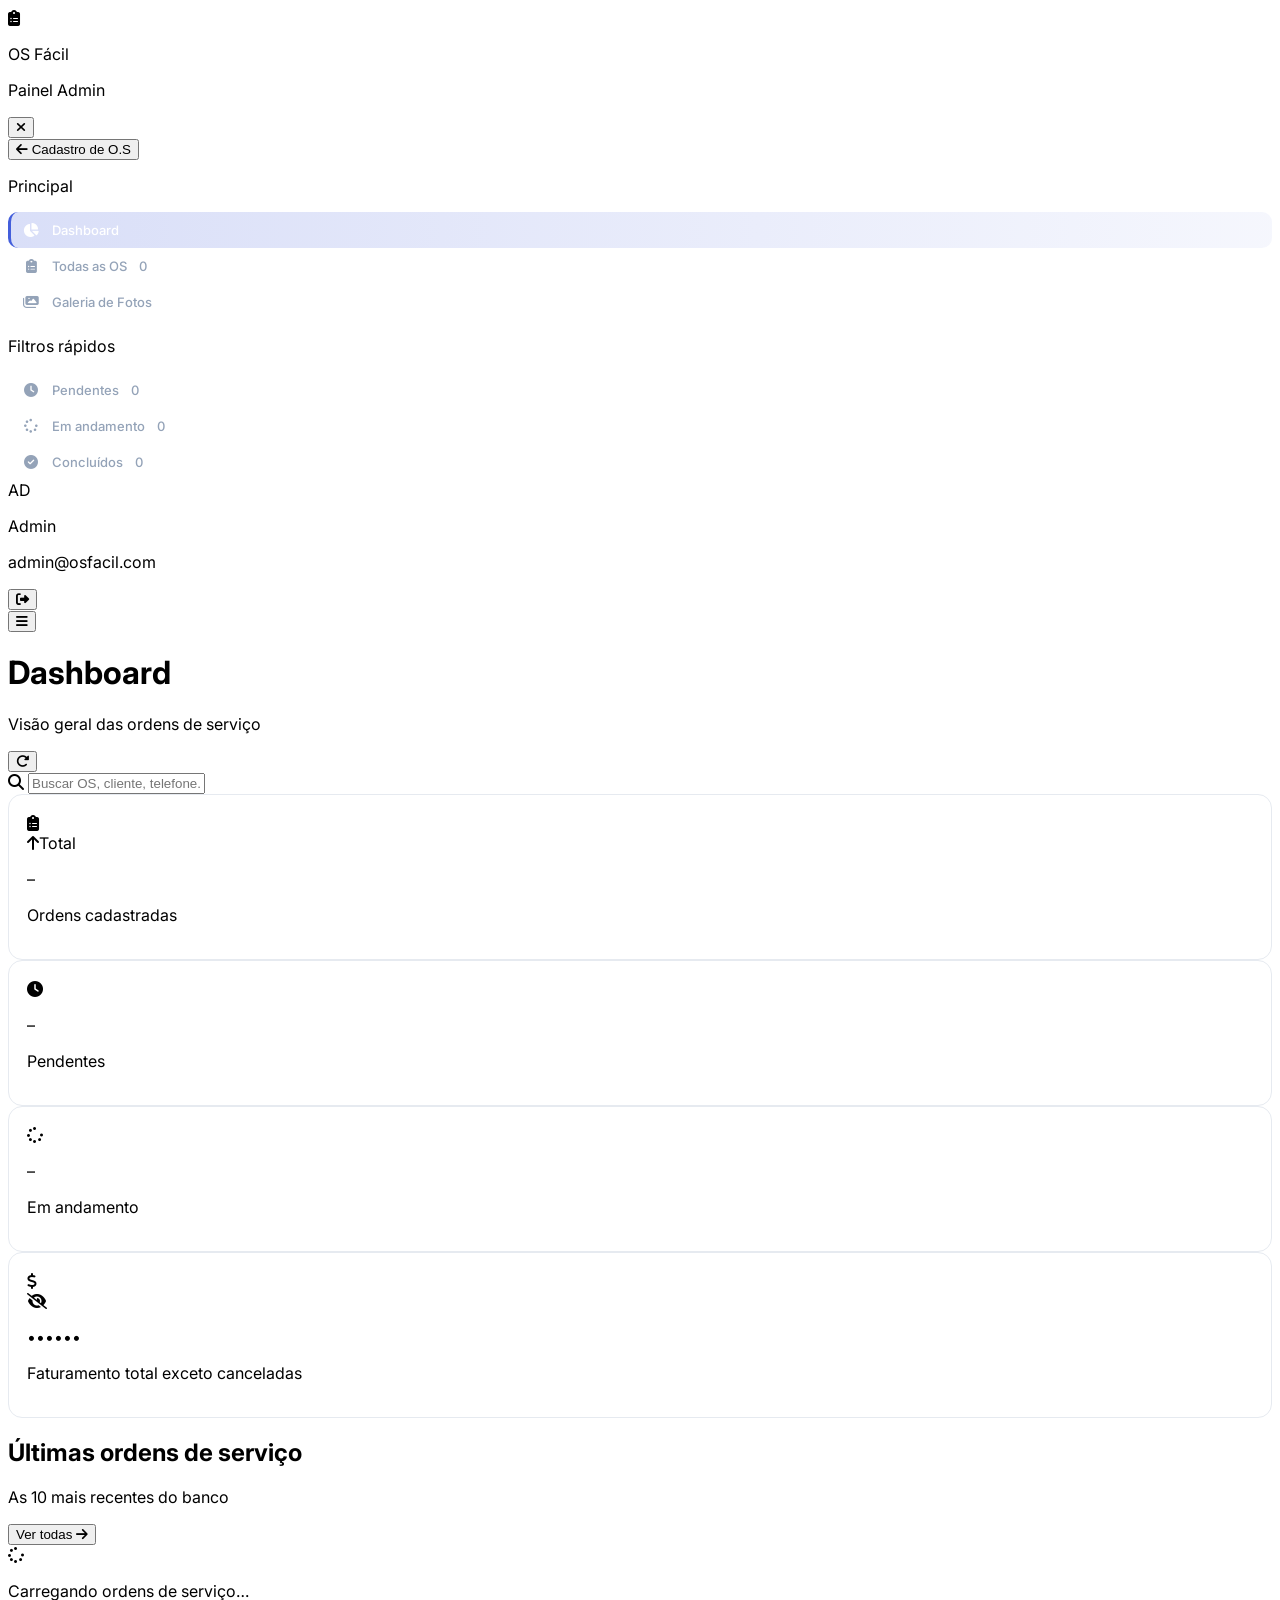
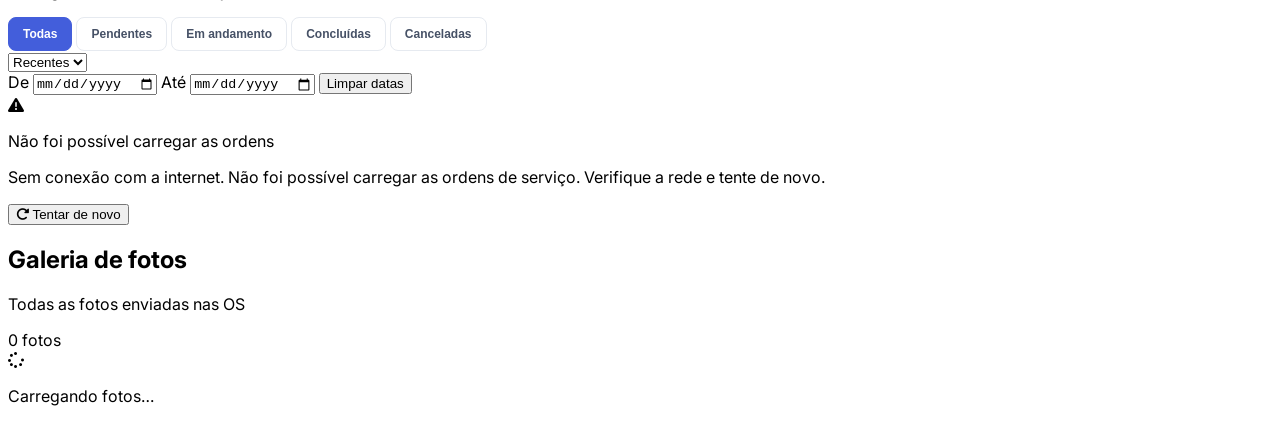
==== os_painel/index.html @ 4cc8e596 "Update index.html" ====
<!doctype html>
<html lang="pt-BR">
  <head>
    <meta charset="UTF-8" />
    <meta
      name="viewport"
      content="width=device-width, initial-scale=1.0, maximum-scale=5.0"
    />
    <title>OS Fácil — Painel de Ordens de Serviço</title>
    <script src="https://cdn.tailwindcss.com"></script>
    <link
      rel="stylesheet"
      href="https://cdnjs.cloudflare.com/ajax/libs/font-awesome/6.5.2/css/all.min.css"
    />
    <link
      href="https://fonts.googleapis.com/css2?family=Inter:wght@400;500;600;700;800&display=swap"
      rel="stylesheet"
    />
    <link rel="stylesheet" href="css/style.css" />
    <style>
      body.is-electron .esconder-no-electron {
        display: none !important;
      }
    </style>
  </head>
  <body class="bg-slate-100 h-screen overflow-hidden flex">
    <!-- ============ OVERLAY (mobile) ============ -->
    <div
      id="sidebarOverlay"
      class="fixed inset-0 bg-slate-900/50 backdrop-blur-sm z-30 hidden lg:hidden"
      onclick="fecharSidebar()"
    ></div>

    <!-- ================= SIDEBAR ================= -->
    <aside
      id="sidebar"
      class="fixed lg:static inset-y-0 left-0 z-40 w-64 bg-slate-900 text-white flex flex-col flex-shrink-0 border-r border-slate-800 transform -translate-x-full lg:translate-x-0 transition-transform duration-300 ease-out"
    >
      <div class="px-5 py-5 border-b border-slate-800 flex items-center gap-3">
        <div
          class="w-10 h-10 rounded-xl bg-gradient-to-br from-indigo-500 to-indigo-700 flex items-center justify-center shadow-lg shadow-indigo-900/40 flex-shrink-0"
        >
          <i class="fa-solid fa-clipboard-list text-lg"></i>
        </div>
        <div class="min-w-0">
          <p class="font-extrabold text-base leading-none">OS Fácil</p>
          <p class="text-[10px] text-slate-400 mt-1 tracking-wider uppercase">
            Painel Admin
          </p>
        </div>
        <button
          onclick="fecharSidebar()"
          class="lg:hidden ml-auto w-8 h-8 rounded-lg hover:bg-white/10 flex items-center justify-center text-slate-400"
        >
          <i class="fa-solid fa-xmark"></i>
        </button>
      </div>

      <div class="px-3 pt-3">
        <button
          onclick="window.location.href = 'https://diltormac.github.io/painelfacil/'"

          class="esconder-no-electron w-full flex items-center gap-2 px-3 py-2 rounded-lg bg-indigo-600 hover:bg-indigo-500 text-white shadow-md text-sm font-semibold transition-colors"
        >
          <i class="fa-solid fa-arrow-left text-sm"></i>
          Cadastro de O.S
        </button>
      </div>

      <nav class="flex-1 px-3 py-4 space-y-1 overflow-y-auto">
        <p
          class="text-[10px] text-slate-500 font-bold uppercase px-3 mb-2 tracking-wider"
        >
          Principal
        </p>
        <a class="sidebar-link active" data-view="dashboard">
          <i class="fa-solid fa-chart-pie"></i>Dashboard
        </a>
        <a class="sidebar-link" data-view="os">
          <i class="fa-solid fa-clipboard-list"></i>Todas as OS
          <span
            id="badgeTotal"
            class="ml-auto bg-indigo-600 text-white text-[10px] font-bold px-2 py-0.5 rounded-full"
            >0</span
          >
        </a>
        <a class="sidebar-link" data-view="fotos">
          <i class="fa-solid fa-images"></i>Galeria de Fotos
        </a>

        <p
          class="text-[10px] text-slate-500 font-bold uppercase px-3 mt-5 mb-2 tracking-wider"
        >
          Filtros rápidos
        </p>
        <a class="sidebar-link" data-filter="Pendente">
          <i class="fa-solid fa-clock text-amber-400"></i>Pendentes
          <span
            id="badgePendente"
            class="ml-auto text-[10px] font-bold px-2 py-0.5 rounded-full bg-amber-500/20 text-amber-300"
            >0</span
          >
        </a>
        <a class="sidebar-link" data-filter="Em andamento">
          <i class="fa-solid fa-spinner text-blue-400"></i>Em andamento
          <span
            id="badgeAndamento"
            class="ml-auto text-[10px] font-bold px-2 py-0.5 rounded-full bg-blue-500/20 text-blue-300"
            >0</span
          >
        </a>
        <a class="sidebar-link" data-filter="Concluído">
          <i class="fa-solid fa-circle-check text-green-400"></i>Concluídos
          <span
            id="badgeConcluido"
            class="ml-auto text-[10px] font-bold px-2 py-0.5 rounded-full bg-green-500/20 text-green-300"
            >0</span
          >
        </a>
      </nav>

      <div class="px-4 py-4 border-t border-slate-800 flex items-center gap-3">
        <div
          class="w-9 h-9 rounded-full bg-gradient-to-br from-sky-400 to-indigo-500 flex items-center justify-center text-white font-bold text-sm flex-shrink-0"
        >
          AD
        </div>
        <div class="min-w-0">
          <p class="text-sm font-semibold truncate">Admin</p>
          <p class="text-[10px] text-slate-400 truncate">admin@osfacil.com</p>
        </div>
        <button
          class="ml-auto text-slate-400 hover:text-white transition flex-shrink-0"
        >
          <i class="fa-solid fa-right-from-bracket text-sm"></i>
        </button>
      </div>
    </aside>

    <!-- ================= MAIN ================= -->
    <div class="flex-1 flex flex-col overflow-hidden min-w-0">
      <header class="bg-white border-b border-slate-200 flex-shrink-0">
        <div
          class="px-3 md:px-6 py-3 flex items-center gap-2 md:gap-3 flex-wrap"
        >
          <button
            id="mobileMenuBtn"
            onclick="abrirSidebar()"
            class="lg:hidden w-9 h-9 rounded-lg border border-slate-200 flex items-center justify-center text-slate-600 hover:bg-slate-50 flex-shrink-0"
          >
            <i class="fa-solid fa-bars text-sm"></i>
          </button>

          <div class="min-w-0">
            <h1
              id="pageTitle"
              class="text-base md:text-lg font-bold text-slate-800 truncate"
            >
              Dashboard
            </h1>
            <p
              id="pageSubtitle"
              class="text-[10px] md:text-xs text-slate-500 truncate hidden sm:block"
            >
              Visão geral das ordens de serviço
            </p>
          </div>

          <button
            id="btnAtualizar"
            aria-label="Atualizar dados"
            onclick="carregarDados()"
            class="md:ml-0 ml-auto md:order-last w-9 h-9 rounded-lg border border-slate-200 flex items-center justify-center text-slate-500 hover:bg-slate-50 flex-shrink-0"
            title="Atualizar dados"
          >
            <i class="fa-solid fa-rotate-right text-sm"></i>
          </button>

          <div
            class="relative order-last w-full md:order-none md:w-64 lg:w-72 md:ml-auto"
          >
            <i
              class="fa-solid fa-magnifying-glass absolute left-3 top-1/2 -translate-y-1/2 text-slate-400 text-xs"
            ></i>
            <input
              id="searchInput"
              type="text"
              placeholder="Buscar OS, cliente, telefone..."
              class="search-input w-full pl-9 pr-3 py-2 border border-slate-200 rounded-lg text-sm text-slate-700 placeholder:text-slate-400 transition"
            />
          </div>
        </div>
      </header>

      <main class="flex-1 overflow-y-auto p-3 sm:p-4 lg:p-6">
        <!-- ============ DASHBOARD VIEW ============ -->
        <div id="viewDashboard" class="space-y-4 lg:space-y-6">
          <div class="grid grid-cols-2 lg:grid-cols-4 gap-3 lg:gap-4">
            <div class="stat-card">
              <div class="flex items-start justify-between mb-2 lg:mb-3">
                <div
                  class="w-9 h-9 lg:w-10 lg:h-10 rounded-xl bg-indigo-50 flex items-center justify-center"
                >
                  <i
                    class="fa-solid fa-clipboard-list text-indigo-600 text-sm lg:text-base"
                  ></i>
                </div>
                <span
                  class="text-[9px] lg:text-[10px] font-bold text-green-600 bg-green-50 px-2 py-1 rounded-full"
                >
                  <i class="fa-solid fa-arrow-up mr-1"></i>Total
                </span>
              </div>
              <p
                class="text-xl lg:text-2xl font-extrabold text-slate-800"
                id="statTotal"
              >
                0
              </p>
              <p
                class="text-[10px] lg:text-xs text-slate-500 mt-1 leading-tight"
              >
                Ordens cadastradas
              </p>
            </div>

            <div class="stat-card">
              <div class="flex items-start justify-between mb-2 lg:mb-3">
                <div
                  class="w-9 h-9 lg:w-10 lg:h-10 rounded-xl bg-amber-50 flex items-center justify-center"
                >
                  <i
                    class="fa-solid fa-clock text-amber-600 text-sm lg:text-base"
                  ></i>
                </div>
              </div>
              <p
                class="text-xl lg:text-2xl font-extrabold text-slate-800"
                id="statPendente"
              >
                0
              </p>
              <p
                class="text-[10px] lg:text-xs text-slate-500 mt-1 leading-tight"
              >
                Pendentes
              </p>
            </div>

            <div class="stat-card">
              <div class="flex items-start justify-between mb-2 lg:mb-3">
                <div
                  class="w-9 h-9 lg:w-10 lg:h-10 rounded-xl bg-blue-50 flex items-center justify-center"
                >
                  <i
                    class="fa-solid fa-spinner text-blue-600 text-sm lg:text-base"
                  ></i>
                </div>
              </div>
              <p
                class="text-xl lg:text-2xl font-extrabold text-slate-800"
                id="statAndamento"
              >
                0
              </p>
              <p
                class="text-[10px] lg:text-xs text-slate-500 mt-1 leading-tight"
              >
                Em andamento
              </p>
            </div>

            <!-- CARD DE FATURAMENTO COM SENHA -->
            <div
              id="cardFaturamento"
              class="stat-card cursor-pointer relative overflow-hidden group"
              role="button"
              tabindex="0"
              aria-label="Faturamento oculto. Digite a senha para ver"
              onclick="alternarFaturamento()"
            >
              <div class="flex items-start justify-between mb-2 lg:mb-3">
                <div
                  class="w-9 h-9 lg:w-10 lg:h-10 rounded-xl bg-emerald-50 flex items-center justify-center"
                >
                  <i
                    class="fa-solid fa-dollar-sign text-emerald-600 text-sm lg:text-base"
                  ></i>
                </div>
                <span
                  class="text-slate-400 group-hover:text-slate-600 transition-colors"
                >
                  <i
                    id="iconeCadeado"
                    class="fa-solid fa-eye-slash text-xs"
                  ></i>
                </span>
              </div>
              <p
                class="text-sm lg:text-xl font-extrabold text-slate-800 whitespace-nowrap overflow-hidden text-ellipsis"
                id="statFaturamento"
              >
                ••••••
              </p>
              <p
                class="text-[10px] lg:text-xs text-slate-500 mt-1 leading-tight"
              >
                Faturamento total
                <span class="block text-[9px] lg:text-[10px] text-slate-400"
                  >exceto canceladas</span
                >
              </p>
            </div>
          </div>

          <div
            class="bg-white border border-slate-200 rounded-2xl overflow-hidden"
          >
            <div
              class="px-4 lg:px-6 py-4 border-b border-slate-200 flex items-center justify-between bg-slate-50/50 gap-3"
            >
              <div class="min-w-0">
                <h2 class="font-bold text-slate-800 text-sm lg:text-base">
                  Últimas ordens de serviço
                </h2>
                <p class="text-[10px] lg:text-xs text-slate-500 mt-0.5">
                  As 10 mais recentes do banco
                </p>
              </div>
              <button
                class="text-xs font-bold text-indigo-600 hover:text-indigo-800 flex items-center gap-1 flex-shrink-0"
                onclick="mudarView('os')"
              >
                Ver todas <i class="fa-solid fa-arrow-right text-[10px]"></i>
              </button>
            </div>
            <div id="recentList" class="flex flex-col"></div>
          </div>
        </div>

        <!-- ============ OS VIEW ============ -->
        <div id="viewOS" class="hidden space-y-3 lg:space-y-4">
          <div class="flex flex-col gap-2">
            <div class="flex items-center gap-2">
              <div
                class="flex gap-2 overflow-x-auto lg:pb-0 pb-1 flex-1 min-w-0"
              >
                <button
                  class="filter-btn active flex-shrink-0"
                  data-status="all"
                >
                  Todas
                </button>
                <button class="filter-btn flex-shrink-0" data-status="Pendente">
                  Pendentes
                </button>
                <button
                  class="filter-btn flex-shrink-0"
                  data-status="Em andamento"
                >
                  Em andamento
                </button>
                <button
                  class="filter-btn flex-shrink-0"
                  data-status="Concluído"
                >
                  Concluídas
                </button>
                <button
                  class="filter-btn flex-shrink-0"
                  data-status="Cancelado"
                >
                  Canceladas
                </button>
              </div>
              <select
                id="sortSelect"
                class="flex-shrink-0 self-center h-[34px] px-2 lg:px-3 border border-slate-200 rounded-lg text-[11px] lg:text-xs font-semibold text-slate-700 focus:outline-none focus:border-indigo-500 bg-white"
              >
                <option value="data-desc">Recentes</option>
                <option value="data-asc">Antigas</option>
                <option value="nome-asc">A-Z</option>
                <option value="nome-desc">Z-A</option>
              </select>
            </div>
            <div class="flex items-center gap-2 flex-wrap">
              <label
                class="text-[10px] font-bold text-slate-500 uppercase tracking-wider"
                >De</label
              >
              <input
                type="date"
                id="dataInicial"
                class="h-[34px] px-2 border border-slate-200 rounded-lg text-xs text-slate-700 focus:outline-none focus:border-indigo-500 bg-white"
                aria-label="Data inicial"
              />
              <label
                class="text-[10px] font-bold text-slate-500 uppercase tracking-wider"
                >Até</label
              >
              <input
                type="date"
                id="dataFinal"
                class="h-[34px] px-2 border border-slate-200 rounded-lg text-xs text-slate-700 focus:outline-none focus:border-indigo-500 bg-white"
                aria-label="Data final"
              />
              <button
                type="button"
                id="btnLimparDatas"
                class="h-[34px] px-3 border border-slate-200 rounded-lg text-xs font-semibold text-slate-600 hover:bg-slate-50 transition"
              >
                Limpar datas
              </button>
            </div>
          </div>

          <!-- Tabela (desktop) -->
          <div
            id="desktopOSWrapper"
            class="hidden lg:block bg-white border border-slate-200 rounded-2xl overflow-hidden"
          >
            <table class="w-full">
              <thead class="bg-slate-50 border-b border-slate-200">
                <tr>
                  <th
                    class="text-left text-[10px] font-bold text-slate-500 uppercase tracking-wider px-4 py-3"
                  >
                    Nº OS
                  </th>
                  <th
                    class="text-left text-[10px] font-bold text-slate-500 uppercase tracking-wider px-4 py-3"
                  >
                    Cliente
                  </th>
                  <th
                    class="text-left text-[10px] font-bold text-slate-500 uppercase tracking-wider px-4 py-3"
                  >
                    Telefone
                  </th>
                  <th
                    class="text-left text-[10px] font-bold text-slate-500 uppercase tracking-wider px-4 py-3"
                  >
                    Serviço
                  </th>
                  <th
                    class="text-left text-[10px] font-bold text-slate-500 uppercase tracking-wider px-4 py-3"
                  >
                    Cor
                  </th>
                  <th
                    class="text-left text-[10px] font-bold text-slate-500 uppercase tracking-wider px-4 py-3"
                  >
                    Origem
                  </th>
                  <th
                    class="text-left text-[10px] font-bold text-slate-500 uppercase tracking-wider px-4 py-3"
                  >
                    Valor
                  </th>
                  <th
                    class="text-left text-[10px] font-bold text-slate-500 uppercase tracking-wider px-4 py-3"
                  >
                    Status
                  </th>
                  <th
                    class="text-right text-[10px] font-bold text-slate-500 uppercase tracking-wider px-4 py-3"
                  >
                    Ações
                  </th>
                </tr>
              </thead>
              <tbody id="tableBody" class="divide-y divide-slate-100"></tbody>
            </table>
            <div id="carregarMaisDesktop"></div>
          </div>

          <!-- Cards (mobile / tablet) -->
          <div id="mobileOSWrapper" class="lg:hidden space-y-3">
            <div id="mobileList" class="space-y-3"></div>
            <div id="carregarMaisMobile"></div>
          </div>

          <!-- Estado vazio (compartilhado) -->
          <div
            id="emptyState"
            class="hidden bg-white border border-slate-200 rounded-2xl px-5 py-16 text-center"
          >
            <div
              class="w-16 h-16 rounded-full bg-slate-100 flex items-center justify-center mx-auto mb-3"
            >
              <i class="fa-solid fa-inbox text-2xl text-slate-400"></i>
            </div>
            <p class="text-sm font-semibold text-slate-700">
              Nenhuma OS encontrada
            </p>
            <p class="text-xs text-slate-500 mt-1">
              Tente ajustar os filtros ou a busca.
            </p>
          </div>
        </div>

        <!-- ============ FOTOS VIEW ============ -->
        <div id="viewFotos" class="hidden">
          <div
            class="bg-white border border-slate-200 rounded-2xl p-3 sm:p-4 lg:p-6"
          >
            <div class="flex items-center justify-between mb-4 lg:mb-5 gap-3">
              <div class="min-w-0">
                <h2 class="font-bold text-slate-800 text-sm lg:text-base">
                  Galeria de fotos
                </h2>
                <p class="text-[10px] lg:text-xs text-slate-500 mt-0.5">
                  Todas as fotos enviadas nas OS
                </p>
              </div>
              <span
                id="fotosCount"
                class="text-[10px] lg:text-xs font-bold text-indigo-700 bg-indigo-50 px-3 py-1.5 rounded-full whitespace-nowrap"
              >
                0 fotos
              </span>
            </div>
            <div
              id="galeriaGrid"
              class="grid grid-cols-2 sm:grid-cols-3 md:grid-cols-4 lg:grid-cols-6 gap-2 lg:gap-3"
            ></div>
            <div id="galeriaEmpty" class="hidden py-16 text-center">
              <div
                class="w-16 h-16 rounded-full bg-slate-100 flex items-center justify-center mx-auto mb-3"
              >
                <i class="fa-solid fa-images text-2xl text-slate-400"></i>
              </div>
              <p class="text-sm font-semibold text-slate-700">
                Nenhuma foto cadastrada
              </p>
            </div>
          </div>
        </div>
      </main>
    </div>

    <!-- ================= MODAL ================= -->
    <div id="modalDetalhes" class="modal-overlay">
      <div
        class="modal-content"
        role="dialog"
        aria-modal="true"
        aria-labelledby="modalTitle"
      >
        <div
          class="sticky top-0 bg-white border-b border-slate-200 px-4 sm:px-6 py-3 sm:py-4 flex items-center justify-between rounded-t-[18px] z-10"
        >
          <div class="min-w-0">
            <h2
              class="font-bold text-slate-800 text-sm sm:text-base"
              id="modalTitle"
            >
              Editar OS
            </h2>
            <p
              class="text-[10px] sm:text-xs text-slate-500 mt-0.5 truncate"
              id="modalSubtitle"
            ></p>
          </div>
          <button
            aria-label="Fechar"
            onclick="fecharModal()"
            class="w-9 h-9 rounded-lg hover:bg-slate-100 flex items-center justify-center text-slate-500 transition flex-shrink-0"
          >
            <i class="fa-solid fa-xmark"></i>
          </button>
        </div>
        <div id="modalBody" class="p-3 sm:p-6 space-y-4 sm:space-y-5"></div>
      </div>
    </div>

    <!-- ================= LIGHTBOX ================= -->
    <div id="lightbox" class="lightbox" onclick="fecharLightbox(event)">
      <button
        class="lightbox-close"
        aria-label="Fechar foto"
        onclick="fecharLightbox(event)"
      >
        <i class="fa-solid fa-xmark"></i>
      </button>

      <button
        id="lightboxPrev"
        aria-label="Foto anterior"
        class="lightbox-nav prev hidden"
        onclick="
          event.stopPropagation();
          navegarLightbox(-1);
        "
      >
        <i class="fa-solid fa-chevron-left"></i>
      </button>

      <img
        id="lightboxImg"
        src=""
        alt="Visualização da foto"
        onclick="event.stopPropagation()"
      />

      <button
        id="lightboxNext"
        aria-label="Próxima foto"
        class="lightbox-nav next hidden"
        onclick="
          event.stopPropagation();
          navegarLightbox(1);
        "
      >
        <i class="fa-solid fa-chevron-right"></i>
      </button>

      <div id="lightboxCounter" class="lightbox-counter hidden">1 / 1</div>
    </div>

    <div id="toast" class="toast" role="status" aria-live="polite"></div>

    <script src="https://cdn.jsdelivr.net/npm/@supabase/supabase-js@2"></script>

    <script type="module" src="js/main.js"></script>
  </body>
</html>
---- os_painel/css/style.css ----
* {
  box-sizing: border-box;
}
body {
  font-family: "Inter", sans-serif;
}

input[type="text"],
textarea {
  text-transform: uppercase;
}
input[type="text"]::placeholder,
textarea::placeholder {
  text-transform: none;
}
input[type="tel"],
input[type="number"],
input[type="email"],
input[type="password"] {
  text-transform: none;
}

::-webkit-scrollbar {
  width: 8px;
  height: 8px;
}
::-webkit-scrollbar-track {
  background: transparent;
}
::-webkit-scrollbar-thumb {
  background: #cbd5e1;
  border-radius: 8px;
}
::-webkit-scrollbar-thumb:hover {
  background: #94a3b8;
}

.sidebar-link {
  display: flex;
  align-items: center;
  gap: 12px;
  padding: 10px 14px;
  border-radius: 10px;
  color: #94a3b8;
  font-size: 13px;
  font-weight: 500;
  transition: all 0.15s;
  cursor: pointer;
}
.sidebar-link:hover {
  background: rgba(255, 255, 255, 0.05);
  color: white;
}
.sidebar-link.active {
  background: linear-gradient(
    90deg,
    rgba(67, 94, 219, 0.2),
    rgba(67, 94, 219, 0.05)
  );
  color: white;
  border-left: 3px solid #435edb;
  padding-left: 11px;
}
.sidebar-link i {
  width: 18px;
  text-align: center;
  font-size: 14px;
}

.stat-card {
  background: white;
  border: 1px solid #e6eaf0;
  border-radius: 14px;
  padding: 14px;
  transition: all 0.2s;
}
@media (min-width: 1024px) {
  .stat-card {
    padding: 18px;
  }
}
.stat-card:hover {
  transform: translateY(-2px);
  box-shadow: 0 12px 24px -8px rgba(23, 32, 51, 0.12);
}

.table-row {
  transition: background 0.15s;
  cursor: pointer;
}
.table-row:hover {
  background: #f8fafc;
}

.badge {
  display: inline-flex;
  align-items: center;
  gap: 5px;
  padding: 3px 10px;
  border-radius: 20px;
  font-size: 11px;
  font-weight: 600;
  white-space: nowrap;
}
.badge-dot {
  width: 6px;
  height: 6px;
  border-radius: 50%;
}

.badge-pendente {
  background: #fef3c7;
  color: #92400e;
}
.badge-pendente .badge-dot {
  background: #f59e0b;
}
.badge-andamento {
  background: #dbeafe;
  color: #1e40af;
}
.badge-andamento .badge-dot {
  background: #3b82f6;
}
.badge-concluido {
  background: #dcfce7;
  color: #166534;
}
.badge-concluido .badge-dot {
  background: #22c55e;
}
.badge-cancelado {
  background: #fee2e2;
  color: #991b1b;
}
.badge-cancelado .badge-dot {
  background: #ef4444;
}

.search-input:focus {
  outline: none;
  border-color: #435edb;
  box-shadow: 0 0 0 3px rgba(67, 94, 219, 0.12);
}

.filter-btn {
  padding: 6px 14px;
  border-radius: 8px;
  font-size: 12px;
  font-weight: 600;
  transition: all 0.15s;
  border: 1px solid #e6eaf0;
  background: white;
  color: #465166;
  cursor: pointer;
  white-space: nowrap;
  display: inline-flex;
  align-items: center;
  justify-content: center;
  height: 34px;
}
.filter-btn:hover {
  background: #f1f5f9;
}
.filter-btn.active {
  background: #435edb;
  color: white;
  border-color: #435edb;
}

.modal-overlay {
  position: fixed;
  inset: 0;
  background: rgba(15, 23, 42, 0.6);
  backdrop-filter: blur(4px);
  display: flex;
  align-items: center;
  justify-content: center;
  padding: 12px;
  z-index: 50;
  opacity: 0;
  pointer-events: none;
  transition: opacity 0.2s;
}
@media (min-width: 640px) {
  .modal-overlay {
    padding: 24px;
  }
}
.modal-overlay.show {
  opacity: 1;
  pointer-events: auto;
}
.modal-content {
  background: white;
  border-radius: 18px;
  width: 100%;
  max-width: 720px;
  max-height: 95vh;
  overflow-y: auto;
  transform: scale(0.95);
  transition: transform 0.2s;
  box-shadow: 0 25px 50px -12px rgba(0, 0, 0, 0.4);
}
@media (min-width: 640px) {
  .modal-content {
    max-height: 90vh;
  }
}
.modal-overlay.show .modal-content {
  transform: scale(1);
}

.photo-thumb {
  width: 100%;
  aspect-ratio: 1;
  object-fit: cover;
  border-radius: 10px;
  border: 1px solid #e6eaf0;
  cursor: pointer;
  transition: transform 0.15s;
}
.photo-thumb:hover {
  transform: scale(1.03);
}

.toast {
  position: fixed;
  bottom: 16px;
  left: 16px;
  right: 16px;
  padding: 14px 20px;
  border-radius: 12px;
  color: white;
  font-size: 13px;
  font-weight: 600;
  box-shadow: 0 10px 30px -5px rgba(0, 0, 0, 0.3);
  z-index: 100;
  transform: translateY(100px);
  opacity: 0;
  transition: all 0.3s;
  text-align: center;
}
@media (min-width: 640px) {
  .toast {
    left: auto;
    right: 24px;
    bottom: 24px;
    text-align: left;
  }
}
.toast.show {
  transform: translateY(0);
  opacity: 1;
}
.toast-success {
  background: #16a34a;
}
.toast-error {
  background: #dc2626;
}

.lightbox {
  position: fixed;
  inset: 0;
  background: rgba(0, 0, 0, 0.92);
  display: flex;
  align-items: center;
  justify-content: center;
  z-index: 200;
  opacity: 0;
  pointer-events: none;
  transition: opacity 0.3s;
  padding: 20px;
}
.lightbox.show {
  opacity: 1;
  pointer-events: auto;
}
.lightbox img {
  max-width: 100%;
  max-height: 85vh;
  border-radius: 8px;
  box-shadow: 0 10px 40px rgba(0, 0, 0, 0.5);
  transform: scale(0.95);
  transition: transform 0.3s;
  user-select: none;
}
.lightbox.show img {
  transform: scale(1);
}

.lightbox-close {
  position: absolute;
  top: 16px;
  right: 16px;
  width: 44px;
  height: 44px;
  border-radius: 50%;
  background: rgba(255, 255, 255, 0.1);
  color: white;
  display: flex;
  align-items: center;
  justify-content: center;
  cursor: pointer;
  transition: background 0.2s;
  font-size: 20px;
  border: none;
  z-index: 210;
}
.lightbox-close:hover {
  background: rgba(255, 255, 255, 0.2);
}

.lightbox-nav {
  position: absolute;
  top: 50%;
  transform: translateY(-50%);
  width: 44px;
  height: 44px;
  border-radius: 50%;
  background: rgba(255, 255, 255, 0.1);
  color: white;
  display: flex;
  align-items: center;
  justify-content: center;
  cursor: pointer;
  transition:
    background 0.2s,
    transform 0.2s;
  font-size: 18px;
  border: none;
  z-index: 210;
}
.lightbox-nav:hover {
  background: rgba(255, 255, 255, 0.25);
  transform: translateY(-50%) scale(1.1);
}
.lightbox-nav.prev {
  left: 16px;
}
.lightbox-nav.next {
  right: 16px;
}

.lightbox-counter {
  position: absolute;
  bottom: 24px;
  left: 50%;
  transform: translateX(-50%);
  background: rgba(0, 0, 0, 0.6);
  color: white;
  padding: 6px 16px;
  border-radius: 20px;
  font-size: 12px;
  font-weight: 600;
  z-index: 210;
  border: 1px solid rgba(255, 255, 255, 0.1);
}

.edit-input {
  width: 100%;
  padding: 8px 12px;
  border: 1px solid #cbd5e1;
  border-radius: 8px;
  font-size: 14px;
  color: #172033;
  outline: none;
  transition: border-color 0.2s;
  background: white;
}
.edit-input:focus {
  border-color: #435edb;
  box-shadow: 0 0 0 2px rgba(67, 94, 219, 0.1);
}

/* ---------- HARDEN: estados de erro, valores longos, fotos indisponíveis ---------- */
.edit-input.is-invalid,
.edit-input[aria-invalid="true"] {
  border-color: #dc2626;
  box-shadow: 0 0 0 2px rgba(220, 38, 38, 0.15);
}

/* Faturamento com muitos dígitos diminui em vez de ser cortado. */
#statFaturamento {
  font-variant-numeric: tabular-nums;
}
#statFaturamento.valor-longo {
  font-size: 0.875rem;
  white-space: normal;
  overflow-wrap: anywhere;
}
@media (min-width: 1024px) {
  #statFaturamento.valor-longo {
    font-size: 1.05rem;
  }
}

.foto-indisponivel {
  display: inline-flex;
  align-items: center;
  justify-content: center;
  background: #f1f5f9;
  color: #94a3b8;
  border: 1px dashed #cbd5e1;
}
.foto-indisponivel.photo-thumb {
  cursor: default;
}
.foto-indisponivel.photo-thumb:hover {
  transform: none;
}

button:disabled {
  cursor: not-allowed;
}
#btnAtualizar:disabled {
  opacity: 0.6;
}

:focus-visible {
  outline: 2px solid #435edb;
  outline-offset: 2px;
}
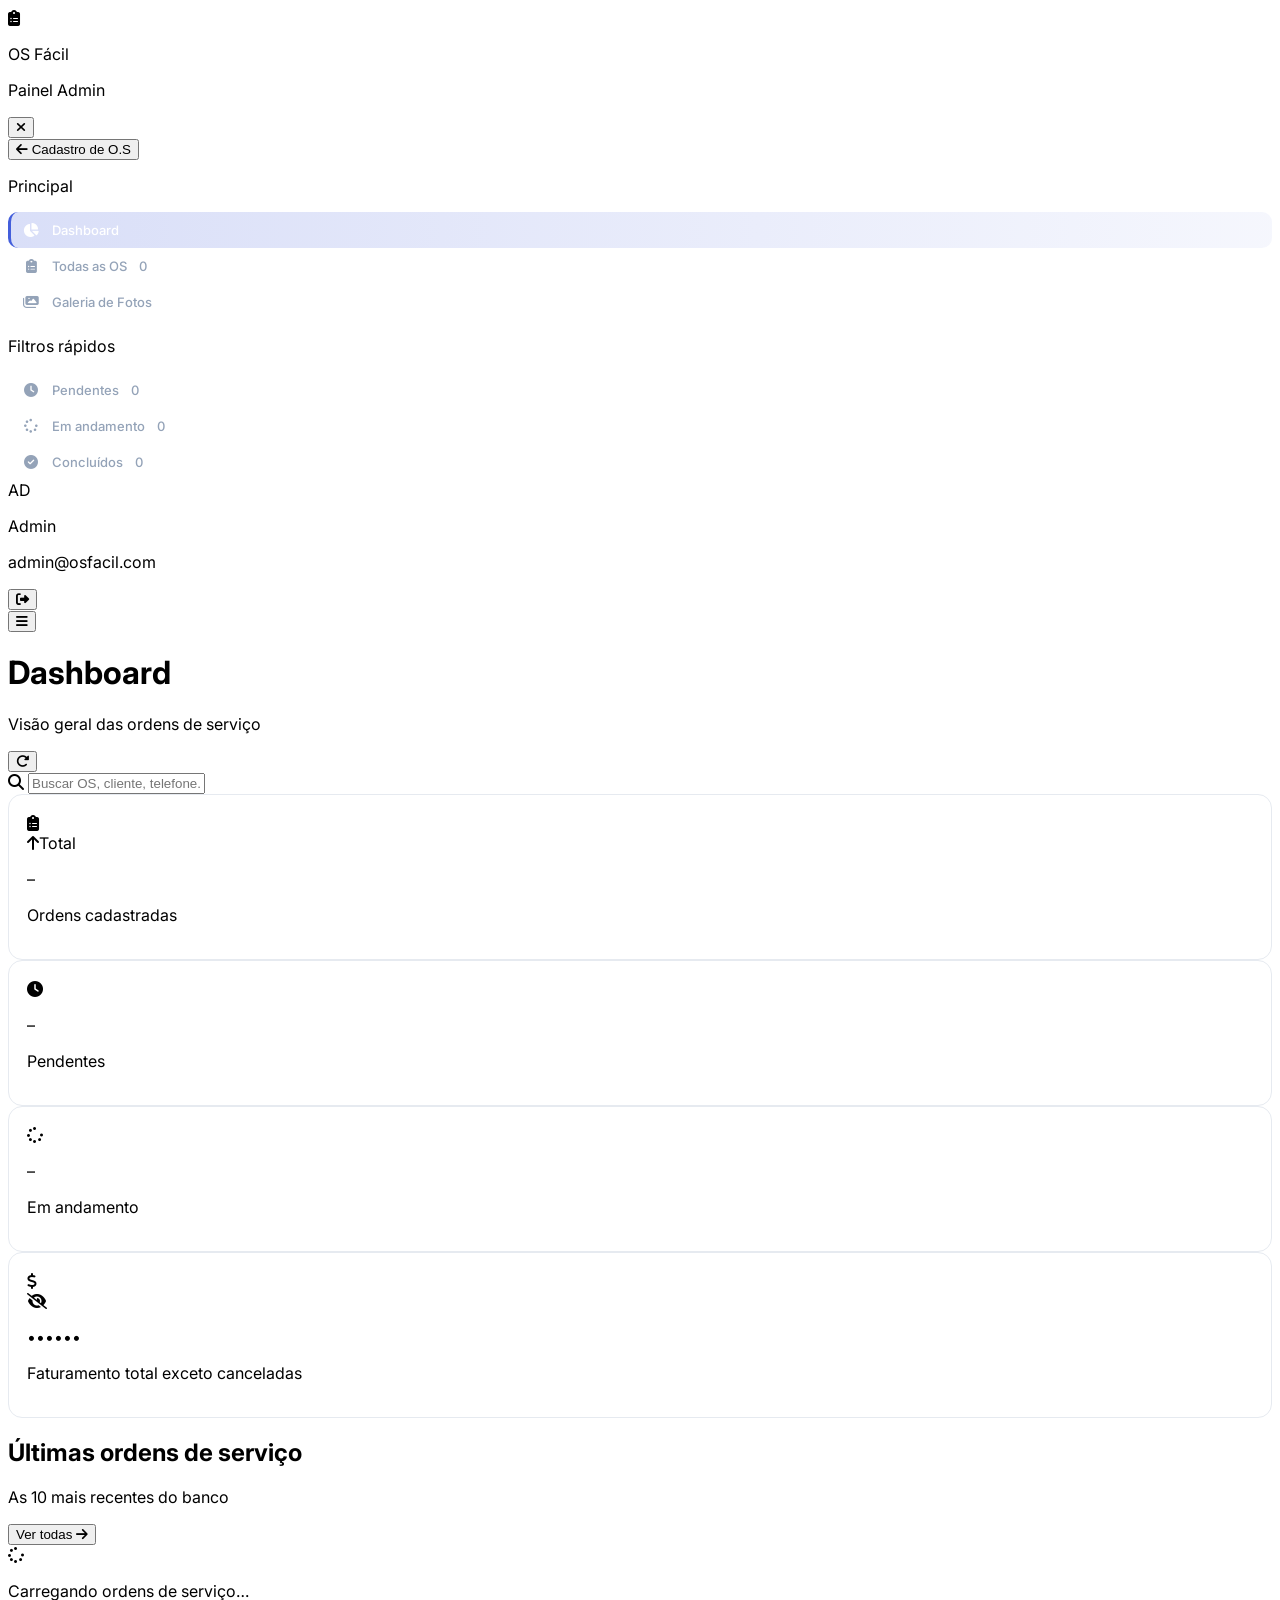
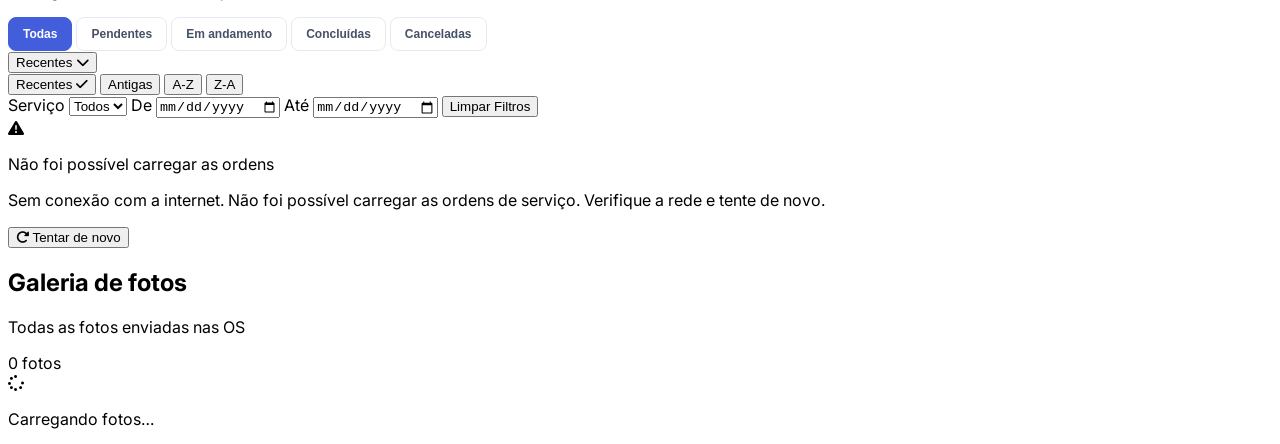
==== commit 5a4ed44c: "Add files via upload" ====
--- a/os_painel/index.html
+++ b/os_painel/index.html
@@ -58,8 +58,7 @@
 
       <div class="px-3 pt-3">
         <button
-          onclick="window.location.href = 'https://diltormac.github.io/painelfacil/'"
-
+          onclick="window.location.href = '../index.html'"
           class="esconder-no-electron w-full flex items-center gap-2 px-3 py-2 rounded-lg bg-indigo-600 hover:bg-indigo-500 text-white shadow-md text-sm font-semibold transition-colors"
         >
           <i class="fa-solid fa-arrow-left text-sm"></i>
@@ -373,19 +372,31 @@
                   Canceladas
                 </button>
               </div>
-              <select
+              <!-- ===== AQUI: sortSelect virou container; JS injeta o dropdown customizado ===== -->
+              <div
                 id="sortSelect"
-                class="flex-shrink-0 self-center h-[34px] px-2 lg:px-3 border border-slate-200 rounded-lg text-[11px] lg:text-xs font-semibold text-slate-700 focus:outline-none focus:border-indigo-500 bg-white"
-              >
-                <option value="data-desc">Recentes</option>
-                <option value="data-asc">Antigas</option>
-                <option value="nome-asc">A-Z</option>
-                <option value="nome-desc">Z-A</option>
-              </select>
-            </div>
+                class="flex-shrink-0 self-center w-[120px] lg:w-[140px]"
+                aria-label="Ordenação"
+              ></div>
+            </div>
+
+            <!-- FILTROS DE SERVIÇO E DATA -->
             <div class="flex items-center gap-2 flex-wrap">
               <label
                 class="text-[10px] font-bold text-slate-500 uppercase tracking-wider"
+                >Serviço</label
+              >
+              <select
+                id="filtroServico"
+                class="h-[34px] px-2 border border-slate-200 rounded-lg text-xs text-slate-700 focus:outline-none focus:border-indigo-500 bg-white w-40"
+                aria-label="Filtrar por tipo de serviço"
+              >
+                <option value="all">Todos</option>
+                <!-- O JavaScript vai preencher as opções do banco aqui -->
+              </select>
+
+              <label
+                class="text-[10px] font-bold text-slate-500 uppercase tracking-wider ml-2"
                 >De</label
               >
               <input
@@ -409,7 +420,7 @@
                 id="btnLimparDatas"
                 class="h-[34px] px-3 border border-slate-200 rounded-lg text-xs font-semibold text-slate-600 hover:bg-slate-50 transition"
               >
-                Limpar datas
+                Limpar Filtros
               </button>
             </div>
           </div>
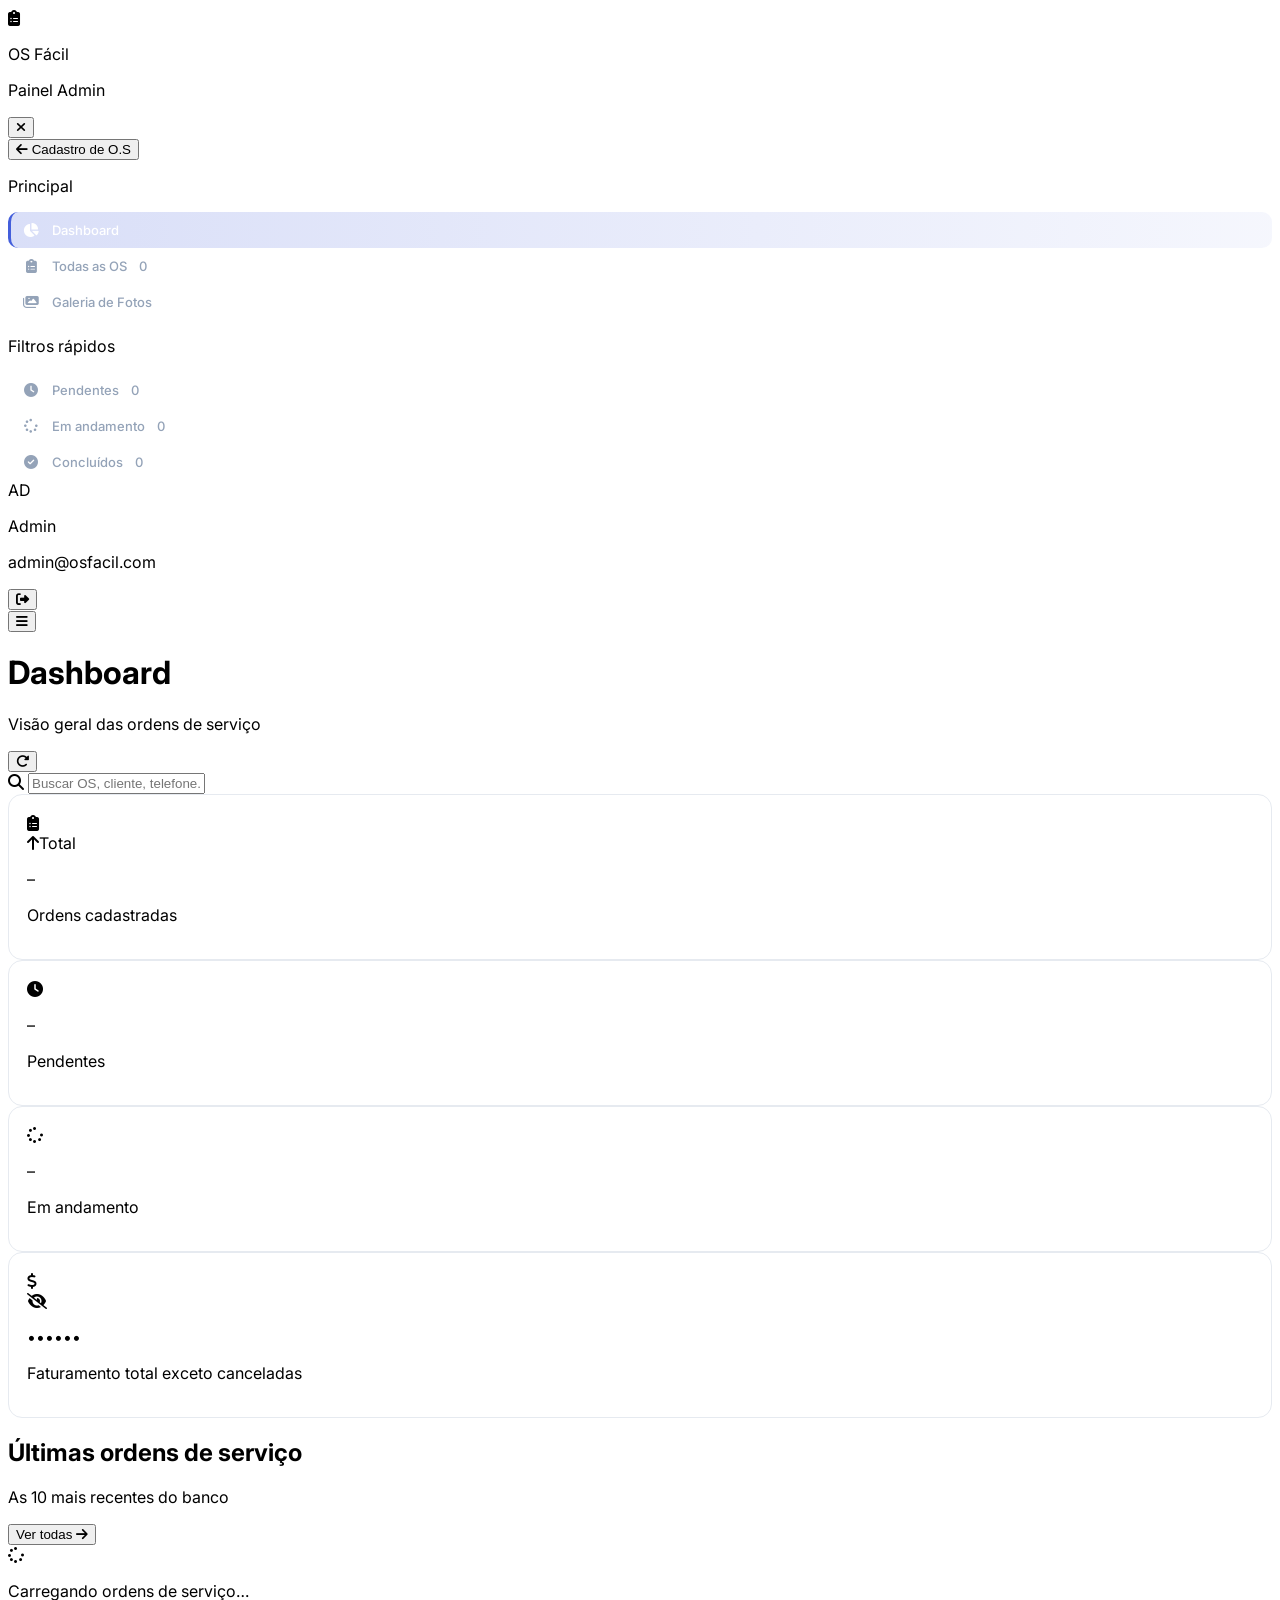
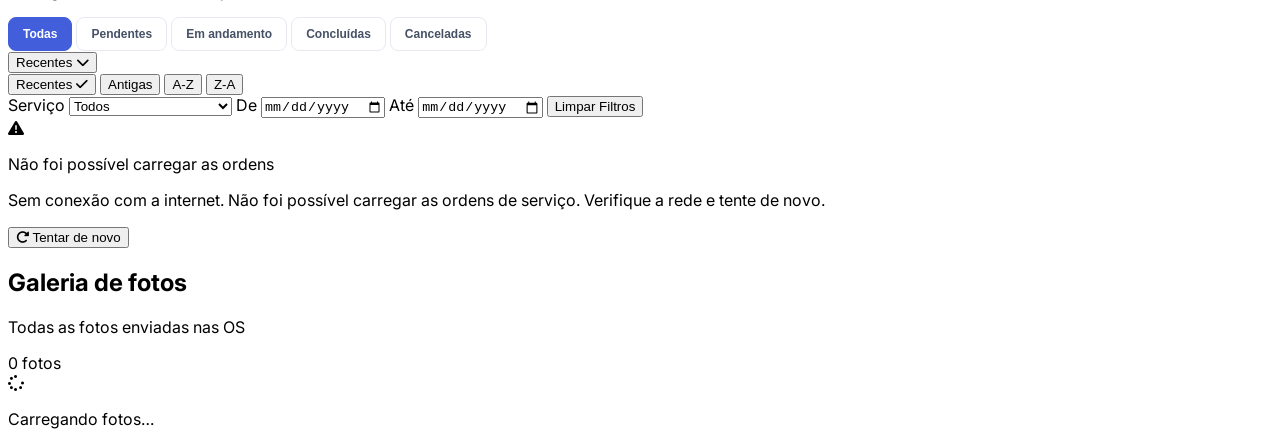
==== commit 54a2c36a: "Add files via upload" ====
--- a/os_painel/index.html
+++ b/os_painel/index.html
@@ -430,7 +430,7 @@
             id="desktopOSWrapper"
             class="hidden lg:block bg-white border border-slate-200 rounded-2xl overflow-hidden"
           >
-            <table class="w-full">
+            <table class="w-full table-fixed">
               <thead class="bg-slate-50 border-b border-slate-200">
                 <tr>
                   <th
@@ -632,6 +632,7 @@
     <div id="toast" class="toast" role="status" aria-live="polite"></div>
 
     <script src="https://cdn.jsdelivr.net/npm/@supabase/supabase-js@2"></script>
+    <script src="https://cdnjs.cloudflare.com/ajax/libs/html2canvas/1.4.1/html2canvas.min.js"></script>
 
     <script type="module" src="js/main.js"></script>
   </body>
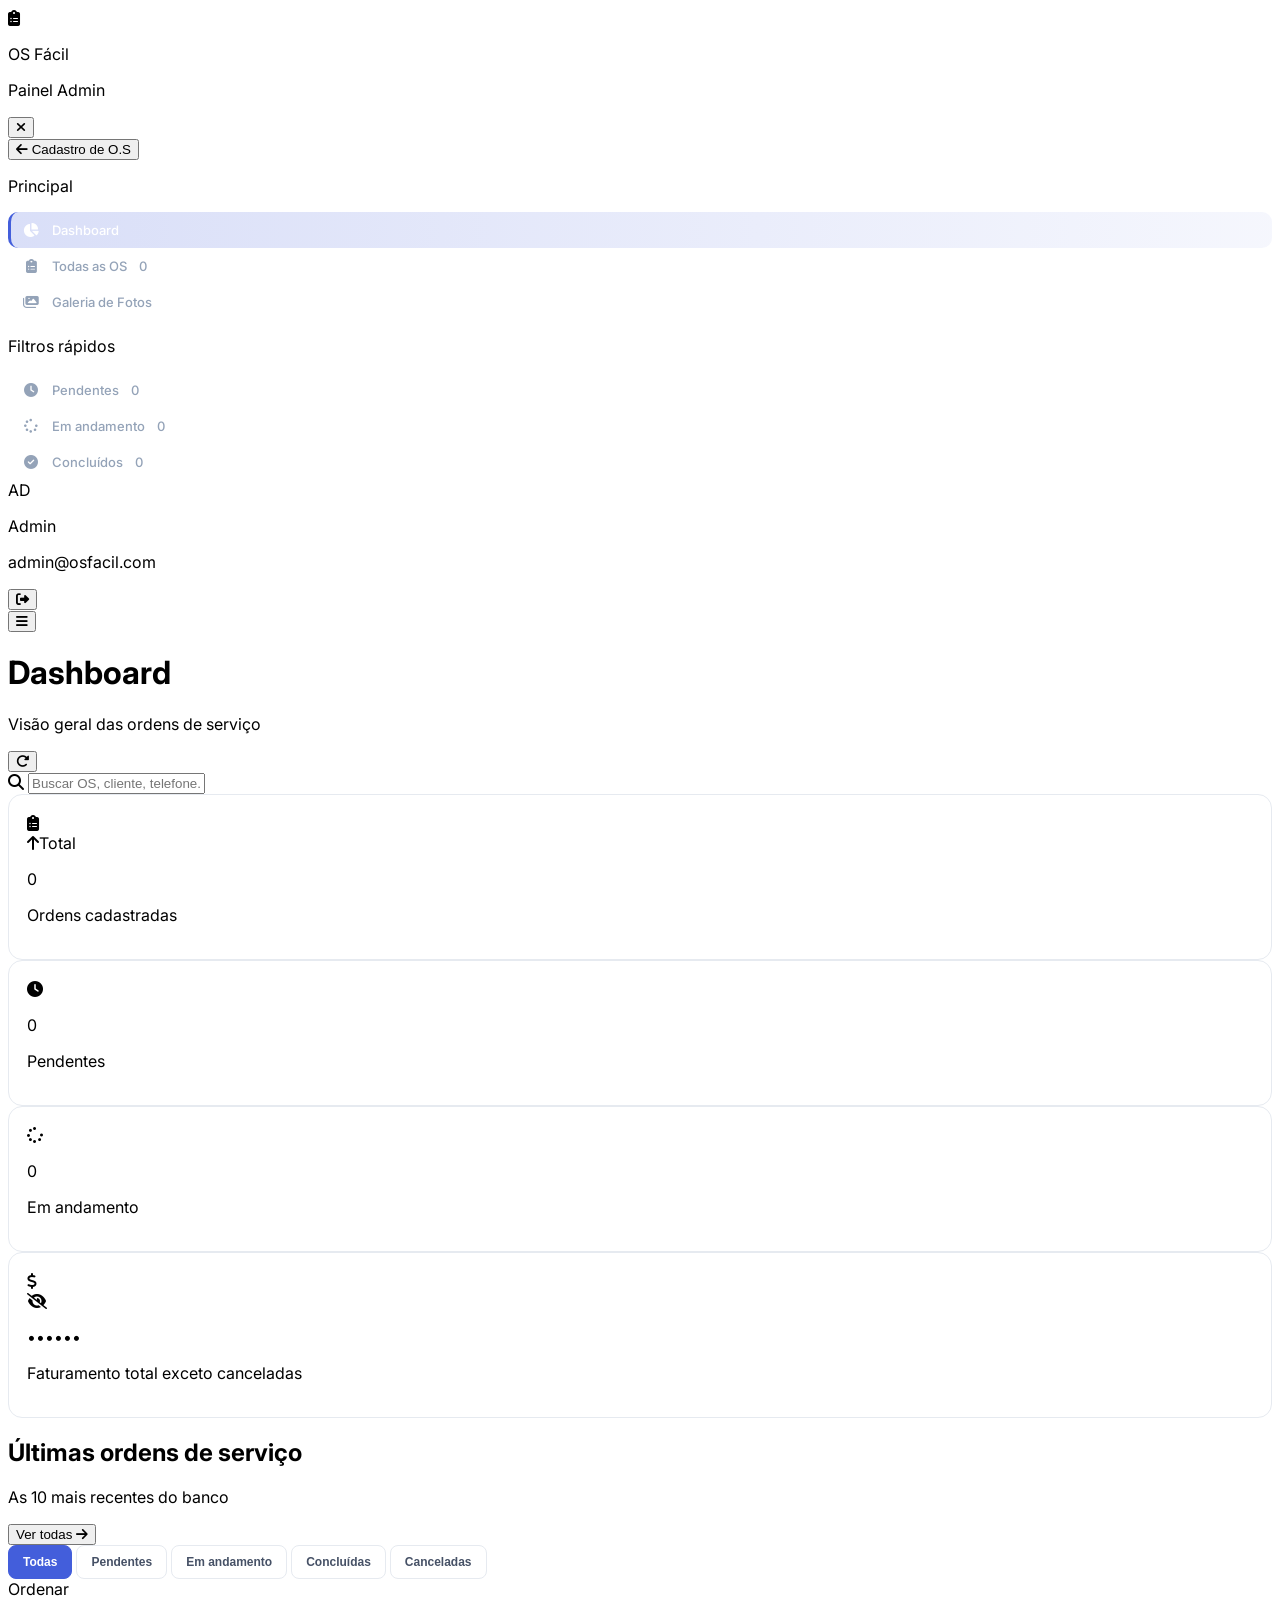
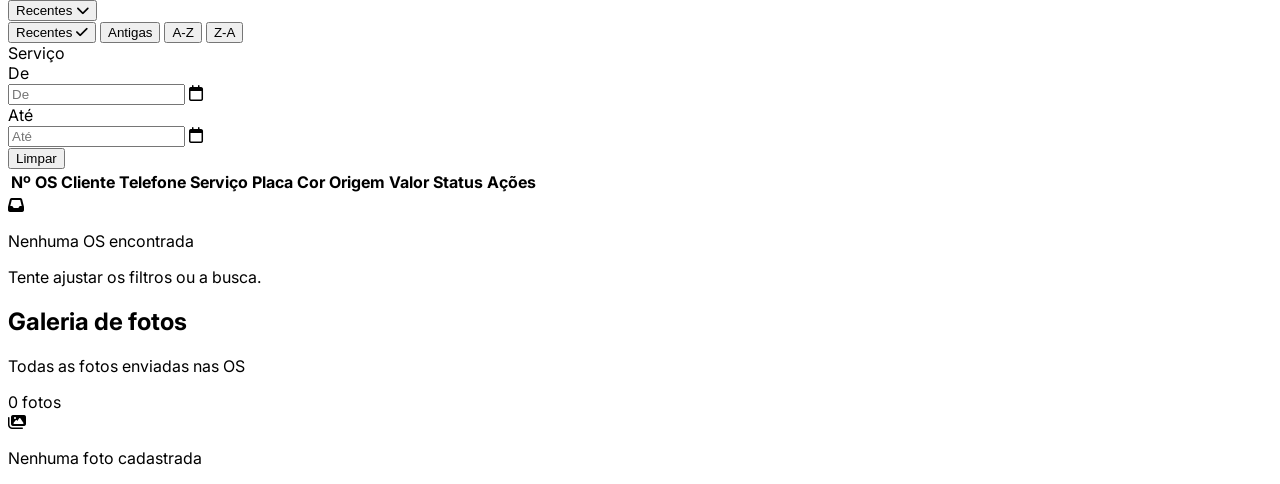
==== commit 5ba063fb: "v.1" ====
--- a/os_painel/index.html
+++ b/os_painel/index.html
@@ -17,6 +17,12 @@
       rel="stylesheet"
     />
     <link rel="stylesheet" href="css/style.css" />
+    <link
+      rel="stylesheet"
+      href="https://cdn.jsdelivr.net/npm/flatpickr/dist/flatpickr.min.css"
+    />
+    <script src="https://cdn.jsdelivr.net/npm/flatpickr"></script>
+    <script src="https://cdn.jsdelivr.net/npm/flatpickr/dist/l10n/pt.js"></script>
     <style>
       body.is-electron .esconder-no-electron {
         display: none !important;
@@ -338,143 +344,155 @@
         </div>
 
         <!-- ============ OS VIEW ============ -->
-        <div id="viewOS" class="hidden space-y-3 lg:space-y-4">
-          <div class="flex flex-col gap-2">
-            <div class="flex items-center gap-2">
-              <div
-                class="flex gap-2 overflow-x-auto lg:pb-0 pb-1 flex-1 min-w-0"
-              >
+        <div id="viewOS" class="hidden space-y-4">
+          <!-- CARD DE FILTROS -->
+          <div
+            class="bg-white border border-slate-200 rounded-2xl p-4 shadow-sm flex flex-col gap-3"
+          >
+            <!-- Linha 1: Botões de Status -->
+            <div class="flex gap-2 overflow-x-auto pb-1 lg:pb-0">
+              <button class="filter-btn active flex-shrink-0" data-status="all">
+                Todas
+              </button>
+              <button class="filter-btn flex-shrink-0" data-status="Pendente">
+                Pendentes
+              </button>
+              <button
+                class="filter-btn flex-shrink-0"
+                data-status="Em andamento"
+              >
+                Em andamento
+              </button>
+              <button class="filter-btn flex-shrink-0" data-status="Concluído">
+                Concluídas
+              </button>
+              <button class="filter-btn flex-shrink-0" data-status="Cancelado">
+                Canceladas
+              </button>
+            </div>
+
+            <!-- Linha 2: Ordenação, Serviço e Datas -->
+            <div
+              class="flex flex-wrap items-center gap-3 pt-3 border-t border-slate-100"
+            >
+              <!-- Ordenação -->
+              <div class="flex items-center gap-2">
+                <label
+                  class="text-[10px] font-bold text-slate-500 uppercase hidden sm:block"
+                  >Ordenar</label
+                >
+                <div id="sortSelect" class="w-[130px]"></div>
+              </div>
+
+              <!-- Serviço -->
+              <div class="flex items-center gap-2">
+                <label
+                  class="text-[10px] font-bold text-slate-500 uppercase hidden sm:block"
+                  >Serviço</label
+                >
+                <div id="filtroServico" class="w-[160px]"></div>
+              </div>
+
+              <!-- Datas -->
+              <div class="flex items-center gap-2">
+                <label
+                  class="text-[10px] font-bold text-slate-500 uppercase hidden sm:block"
+                  >De</label
+                >
+                <div class="relative flex items-center">
+                  <input
+                    type="text"
+                    id="dataInicial"
+                    placeholder="De"
+                    class="h-[34px] pl-2 pr-8 border border-slate-200 rounded-lg text-xs w-28"
+                  />
+                  <i
+                    class="fa-regular fa-calendar absolute right-2 text-slate-400 pointer-events-none"
+                  ></i>
+                </div>
+
+                <label
+                  class="text-[10px] font-bold text-slate-500 uppercase hidden sm:block"
+                  >Até</label
+                >
+                <div class="relative flex items-center">
+                  <input
+                    type="text"
+                    id="dataFinal"
+                    placeholder="Até"
+                    class="h-[34px] pl-2 pr-8 border border-slate-200 rounded-lg text-xs w-28"
+                  />
+                  <i
+                    class="fa-regular fa-calendar absolute right-2 text-slate-400 pointer-events-none"
+                  ></i>
+                </div>
+
                 <button
-                  class="filter-btn active flex-shrink-0"
-                  data-status="all"
-                >
-                  Todas
+                  type="button"
+                  id="btnLimparDatas"
+                  class="h-[34px] px-3 ml-2 border border-slate-200 rounded-lg text-xs font-semibold text-slate-600 hover:bg-slate-50 transition"
+                >
+                  Limpar
                 </button>
-                <button class="filter-btn flex-shrink-0" data-status="Pendente">
-                  Pendentes
-                </button>
-                <button
-                  class="filter-btn flex-shrink-0"
-                  data-status="Em andamento"
-                >
-                  Em andamento
-                </button>
-                <button
-                  class="filter-btn flex-shrink-0"
-                  data-status="Concluído"
-                >
-                  Concluídas
-                </button>
-                <button
-                  class="filter-btn flex-shrink-0"
-                  data-status="Cancelado"
-                >
-                  Canceladas
-                </button>
-              </div>
-              <!-- ===== AQUI: sortSelect virou container; JS injeta o dropdown customizado ===== -->
-              <div
-                id="sortSelect"
-                class="flex-shrink-0 self-center w-[120px] lg:w-[140px]"
-                aria-label="Ordenação"
-              ></div>
-            </div>
-
-            <!-- FILTROS DE SERVIÇO E DATA -->
-            <div class="flex items-center gap-2 flex-wrap">
-              <label
-                class="text-[10px] font-bold text-slate-500 uppercase tracking-wider"
-                >Serviço</label
-              >
-              <select
-                id="filtroServico"
-                class="h-[34px] px-2 border border-slate-200 rounded-lg text-xs text-slate-700 focus:outline-none focus:border-indigo-500 bg-white w-40"
-                aria-label="Filtrar por tipo de serviço"
-              >
-                <option value="all">Todos</option>
-                <!-- O JavaScript vai preencher as opções do banco aqui -->
-              </select>
-
-              <label
-                class="text-[10px] font-bold text-slate-500 uppercase tracking-wider ml-2"
-                >De</label
-              >
-              <input
-                type="date"
-                id="dataInicial"
-                class="h-[34px] px-2 border border-slate-200 rounded-lg text-xs text-slate-700 focus:outline-none focus:border-indigo-500 bg-white"
-                aria-label="Data inicial"
-              />
-              <label
-                class="text-[10px] font-bold text-slate-500 uppercase tracking-wider"
-                >Até</label
-              >
-              <input
-                type="date"
-                id="dataFinal"
-                class="h-[34px] px-2 border border-slate-200 rounded-lg text-xs text-slate-700 focus:outline-none focus:border-indigo-500 bg-white"
-                aria-label="Data final"
-              />
-              <button
-                type="button"
-                id="btnLimparDatas"
-                class="h-[34px] px-3 border border-slate-200 rounded-lg text-xs font-semibold text-slate-600 hover:bg-slate-50 transition"
-              >
-                Limpar Filtros
-              </button>
+              </div>
             </div>
           </div>
 
           <!-- Tabela (desktop) -->
           <div
             id="desktopOSWrapper"
-            class="hidden lg:block bg-white border border-slate-200 rounded-2xl overflow-hidden"
-          >
-            <table class="w-full table-fixed">
+            class="hidden lg:block bg-white border border-slate-200 rounded-2xl overflow-x-auto"
+          >
+            <table class="w-full min-w-[1100px]">
               <thead class="bg-slate-50 border-b border-slate-200">
                 <tr>
                   <th
-                    class="text-left text-[10px] font-bold text-slate-500 uppercase tracking-wider px-4 py-3"
+                    class="text-left text-[10px] font-bold text-slate-500 uppercase tracking-wider px-3 py-3 whitespace-nowrap"
                   >
                     Nº OS
                   </th>
                   <th
-                    class="text-left text-[10px] font-bold text-slate-500 uppercase tracking-wider px-4 py-3"
+                    class="text-left text-[10px] font-bold text-slate-500 uppercase tracking-wider px-3 py-3 whitespace-nowrap"
                   >
                     Cliente
                   </th>
                   <th
-                    class="text-left text-[10px] font-bold text-slate-500 uppercase tracking-wider px-4 py-3"
+                    class="text-left text-[10px] font-bold text-slate-500 uppercase tracking-wider px-3 py-3 whitespace-nowrap"
                   >
                     Telefone
                   </th>
                   <th
-                    class="text-left text-[10px] font-bold text-slate-500 uppercase tracking-wider px-4 py-3"
+                    class="text-left text-[10px] font-bold text-slate-500 uppercase tracking-wider px-3 py-3"
                   >
                     Serviço
                   </th>
                   <th
-                    class="text-left text-[10px] font-bold text-slate-500 uppercase tracking-wider px-4 py-3"
+                    class="text-left text-[10px] font-bold text-slate-500 uppercase tracking-wider px-3 py-3 whitespace-nowrap"
+                  >
+                    Placa
+                  </th>
+                  <th
+                    class="text-left text-[10px] font-bold text-slate-500 uppercase tracking-wider px-3 py-3 whitespace-nowrap"
                   >
                     Cor
                   </th>
                   <th
-                    class="text-left text-[10px] font-bold text-slate-500 uppercase tracking-wider px-4 py-3"
+                    class="text-left text-[10px] font-bold text-slate-500 uppercase tracking-wider px-3 py-3 whitespace-nowrap"
                   >
                     Origem
                   </th>
                   <th
-                    class="text-left text-[10px] font-bold text-slate-500 uppercase tracking-wider px-4 py-3"
+                    class="text-right text-[10px] font-bold text-slate-500 uppercase tracking-wider px-3 py-3 whitespace-nowrap"
                   >
                     Valor
                   </th>
                   <th
-                    class="text-left text-[10px] font-bold text-slate-500 uppercase tracking-wider px-4 py-3"
+                    class="text-center text-[10px] font-bold text-slate-500 uppercase tracking-wider px-3 py-3 whitespace-nowrap"
                   >
                     Status
                   </th>
                   <th
-                    class="text-right text-[10px] font-bold text-slate-500 uppercase tracking-wider px-4 py-3"
+                    class="text-right text-[10px] font-bold text-slate-500 uppercase tracking-wider px-3 py-3 whitespace-nowrap"
                   >
                     Ações
                   </th>
@@ -594,7 +612,6 @@
       >
         <i class="fa-solid fa-xmark"></i>
       </button>
-
       <button
         id="lightboxPrev"
         aria-label="Foto anterior"
@@ -606,14 +623,12 @@
       >
         <i class="fa-solid fa-chevron-left"></i>
       </button>
-
       <img
         id="lightboxImg"
         src=""
         alt="Visualização da foto"
         onclick="event.stopPropagation()"
       />
-
       <button
         id="lightboxNext"
         aria-label="Próxima foto"
@@ -625,7 +640,6 @@
       >
         <i class="fa-solid fa-chevron-right"></i>
       </button>
-
       <div id="lightboxCounter" class="lightbox-counter hidden">1 / 1</div>
     </div>
 
@@ -633,7 +647,7 @@
 
     <script src="https://cdn.jsdelivr.net/npm/@supabase/supabase-js@2"></script>
     <script src="https://cdnjs.cloudflare.com/ajax/libs/html2canvas/1.4.1/html2canvas.min.js"></script>
-
+    <script src="https://cdnjs.cloudflare.com/ajax/libs/html2pdf.js/0.10.1/html2pdf.bundle.min.js"></script>
     <script type="module" src="js/main.js"></script>
   </body>
 </html>
--- a/os_painel/css/style.css
+++ b/os_painel/css/style.css
@@ -143,6 +143,7 @@
   box-shadow: 0 0 0 3px rgba(67, 94, 219, 0.12);
 }
 
+/* ---------- BOTÕES DE FILTRO ---------- */
 .filter-btn {
   padding: 6px 14px;
   border-radius: 8px;
@@ -422,3 +423,33 @@
   outline: 2px solid #435edb;
   outline-offset: 2px;
 }
+
+/* ---------- REMOVER SETINHAS DOS INPUTS NUMBER ---------- */
+input[type="number"]::-webkit-outer-spin-button,
+input[type="number"]::-webkit-inner-spin-button {
+  -webkit-appearance: none;
+  margin: 0;
+}
+input[type="number"] {
+  -moz-appearance: textfield;
+  appearance: textfield;
+}
+
+/* ---------- ESTILO DO CALENDÁRIO CUSTOMIZADO (FLATPICKR) ---------- */
+.flatpickr-day.selected,
+.flatpickr-day.startRange,
+.flatpickr-day.endRange,
+.flatpickr-day.selected.inRange,
+.flatpickr-day.selected:focus,
+.flatpickr-day.selected:hover,
+.flatpickr-day.selected.prevMonthDay,
+.flatpickr-day.selected.nextMonthDay {
+  background: #435edb !important;
+  border-color: #435edb !important;
+}
+.flatpickr-calendar {
+  border-radius: 12px;
+  box-shadow: 0 10px 25px rgba(0, 0, 0, 0.1) !important;
+  border: 1px solid #e6eaf0 !important;
+  font-family: "Inter", sans-serif;
+}
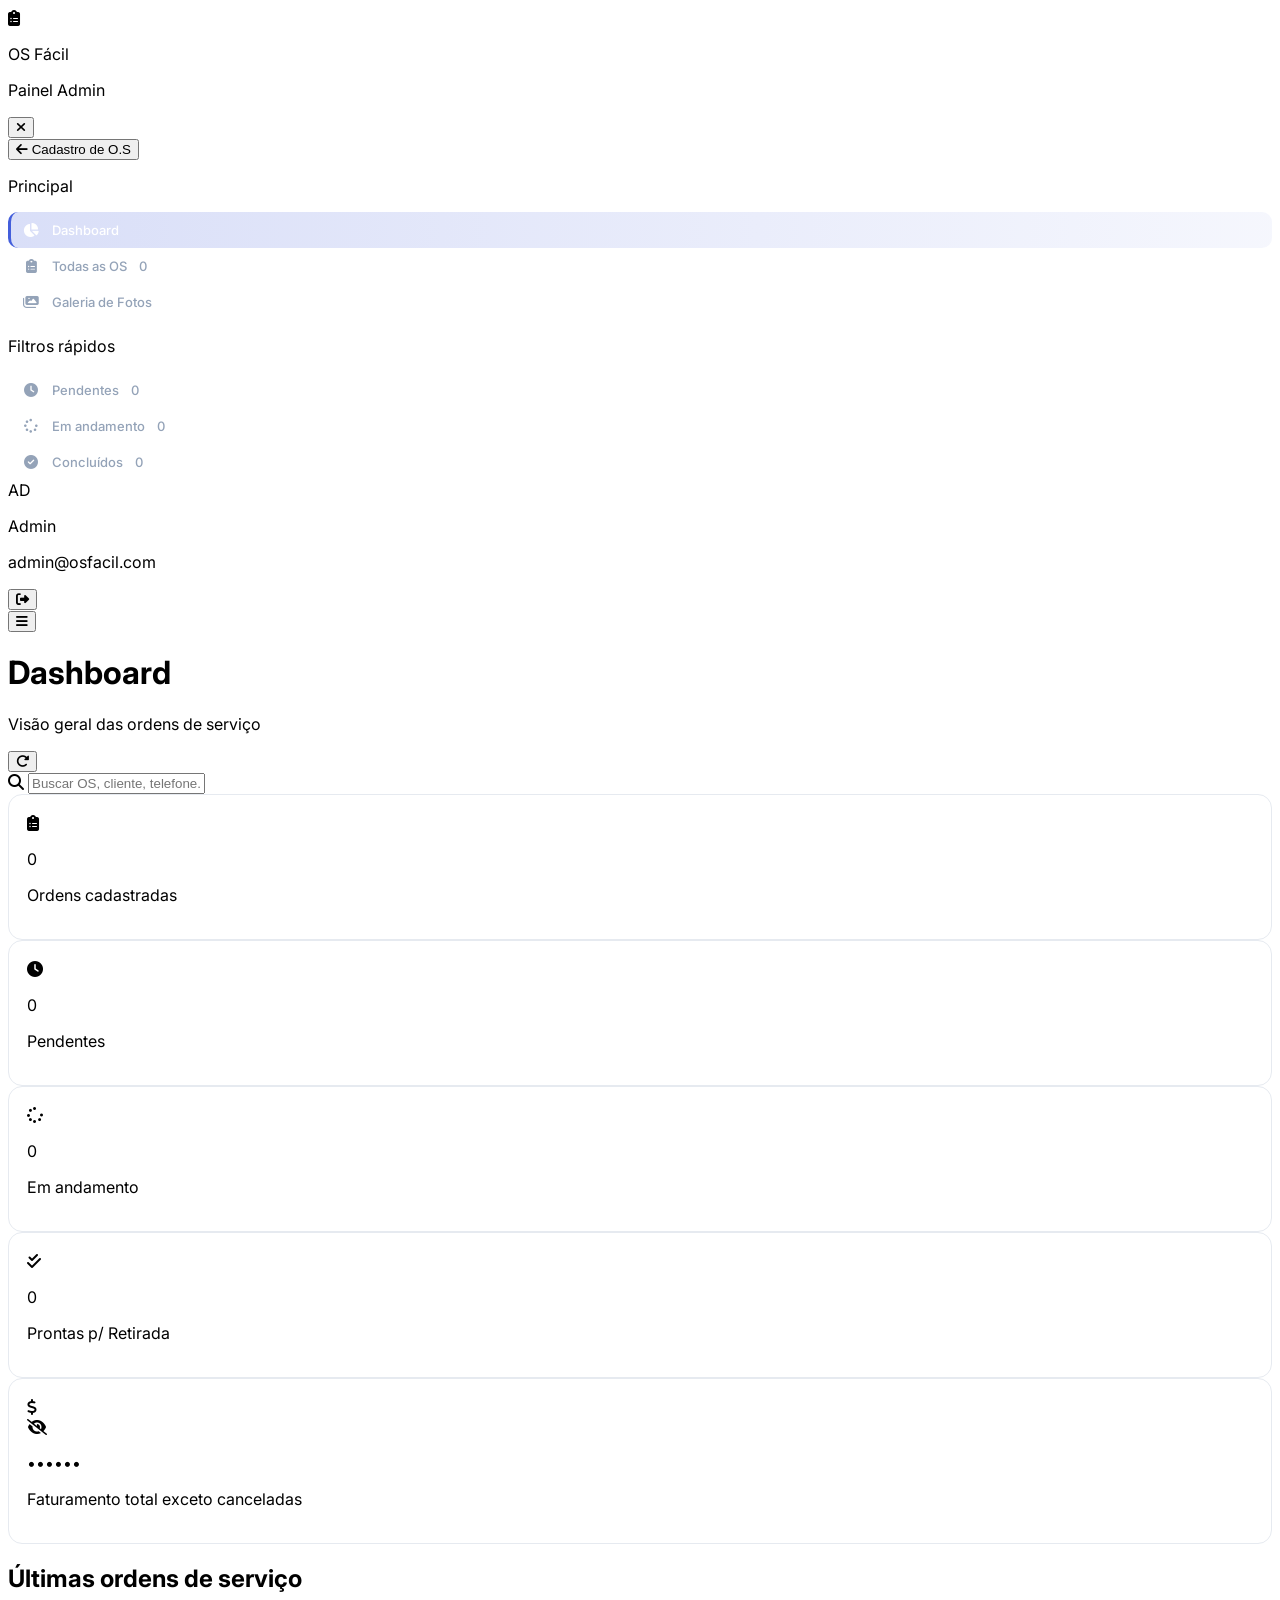
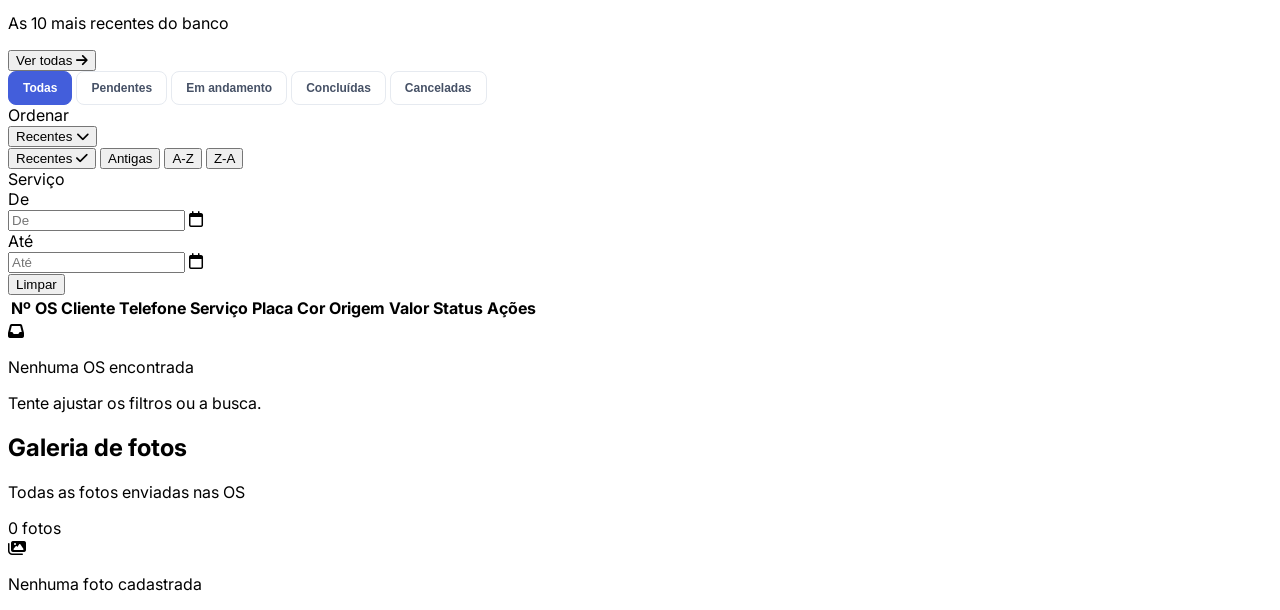
==== commit 60a522ea: "v7" ====
--- a/os_painel/index.html
+++ b/os_painel/index.html
@@ -200,8 +200,13 @@
       <main class="flex-1 overflow-y-auto p-3 sm:p-4 lg:p-6">
         <!-- ============ DASHBOARD VIEW ============ -->
         <div id="viewDashboard" class="space-y-4 lg:space-y-6">
-          <div class="grid grid-cols-2 lg:grid-cols-4 gap-3 lg:gap-4">
-            <div class="stat-card">
+          <div
+            class="grid grid-cols-2 md:grid-cols-3 lg:grid-cols-5 gap-3 lg:gap-4"
+          >
+            <div
+              class="stat-card cursor-pointer transition-transform hover:-translate-y-1"
+              onclick="filtrarPorCard('all')"
+            >
               <div class="flex items-start justify-between mb-2 lg:mb-3">
                 <div
                   class="w-9 h-9 lg:w-10 lg:h-10 rounded-xl bg-indigo-50 flex items-center justify-center"
@@ -210,11 +215,6 @@
                     class="fa-solid fa-clipboard-list text-indigo-600 text-sm lg:text-base"
                   ></i>
                 </div>
-                <span
-                  class="text-[9px] lg:text-[10px] font-bold text-green-600 bg-green-50 px-2 py-1 rounded-full"
-                >
-                  <i class="fa-solid fa-arrow-up mr-1"></i>Total
-                </span>
               </div>
               <p
                 class="text-xl lg:text-2xl font-extrabold text-slate-800"
@@ -229,7 +229,10 @@
               </p>
             </div>
 
-            <div class="stat-card">
+            <div
+              class="stat-card cursor-pointer transition-transform hover:-translate-y-1"
+              onclick="filtrarPorCard('Pendente')"
+            >
               <div class="flex items-start justify-between mb-2 lg:mb-3">
                 <div
                   class="w-9 h-9 lg:w-10 lg:h-10 rounded-xl bg-amber-50 flex items-center justify-center"
@@ -252,7 +255,10 @@
               </p>
             </div>
 
-            <div class="stat-card">
+            <div
+              class="stat-card cursor-pointer transition-transform hover:-translate-y-1"
+              onclick="filtrarPorCard('Em andamento')"
+            >
               <div class="flex items-start justify-between mb-2 lg:mb-3">
                 <div
                   class="w-9 h-9 lg:w-10 lg:h-10 rounded-xl bg-blue-50 flex items-center justify-center"
@@ -275,10 +281,35 @@
               </p>
             </div>
 
-            <!-- CARD DE FATURAMENTO COM SENHA -->
+            <div
+              class="stat-card cursor-pointer transition-transform hover:-translate-y-1"
+              onclick="filtrarPorCard('prontas')"
+            >
+              <div class="flex items-start justify-between mb-2 lg:mb-3">
+                <div
+                  class="w-9 h-9 lg:w-10 lg:h-10 rounded-xl bg-green-50 flex items-center justify-center"
+                >
+                  <i
+                    class="fa-solid fa-check-double text-green-600 text-sm lg:text-base"
+                  ></i>
+                </div>
+              </div>
+              <p
+                class="text-xl lg:text-2xl font-extrabold text-green-600"
+                id="statProntas"
+              >
+                0
+              </p>
+              <p
+                class="text-[10px] lg:text-xs text-slate-500 mt-1 leading-tight"
+              >
+                Prontas p/ Retirada
+              </p>
+            </div>
+
             <div
               id="cardFaturamento"
-              class="stat-card cursor-pointer relative overflow-hidden group"
+              class="stat-card cursor-pointer relative overflow-hidden group hover:-translate-y-1"
               role="button"
               tabindex="0"
               aria-label="Faturamento oculto. Digite a senha para ver"
@@ -375,7 +406,6 @@
             <div
               class="flex flex-wrap items-center gap-3 pt-3 border-t border-slate-100"
             >
-              <!-- Ordenação -->
               <div class="flex items-center gap-2">
                 <label
                   class="text-[10px] font-bold text-slate-500 uppercase hidden sm:block"
@@ -384,7 +414,6 @@
                 <div id="sortSelect" class="w-[130px]"></div>
               </div>
 
-              <!-- Serviço -->
               <div class="flex items-center gap-2">
                 <label
                   class="text-[10px] font-bold text-slate-500 uppercase hidden sm:block"
@@ -393,7 +422,6 @@
                 <div id="filtroServico" class="w-[160px]"></div>
               </div>
 
-              <!-- Datas -->
               <div class="flex items-center gap-2">
                 <label
                   class="text-[10px] font-bold text-slate-500 uppercase hidden sm:block"
@@ -545,9 +573,8 @@
               <span
                 id="fotosCount"
                 class="text-[10px] lg:text-xs font-bold text-indigo-700 bg-indigo-50 px-3 py-1.5 rounded-full whitespace-nowrap"
-              >
-                0 fotos
-              </span>
+                >0 fotos</span
+              >
             </div>
             <div
               id="galeriaGrid"
@@ -645,9 +672,32 @@
 
     <div id="toast" class="toast" role="status" aria-live="polite"></div>
 
+    <!-- BIBLIOTECAS CDN -->
     <script src="https://cdn.jsdelivr.net/npm/@supabase/supabase-js@2"></script>
     <script src="https://cdnjs.cloudflare.com/ajax/libs/html2canvas/1.4.1/html2canvas.min.js"></script>
     <script src="https://cdnjs.cloudflare.com/ajax/libs/html2pdf.js/0.10.1/html2pdf.bundle.min.js"></script>
+
+    <!-- SETUP DO PLUGIN CAMERA (Capacitor) -->
+    <script>
+      (function setupCamera() {
+        if (
+          window.Capacitor &&
+          window.Capacitor.Plugins &&
+          window.Capacitor.Plugins.Camera
+        ) {
+          window.Camera = window.Capacitor.Plugins.Camera;
+        } else if (
+          window.Capacitor &&
+          typeof window.Capacitor.registerPlugin === "function"
+        ) {
+          try {
+            window.Camera = window.Capacitor.registerPlugin("Camera");
+          } catch (_) {}
+        }
+      })();
+    </script>
+
+    <!-- MÓDULO PRINCIPAL -->
     <script type="module" src="js/main.js"></script>
   </body>
 </html>
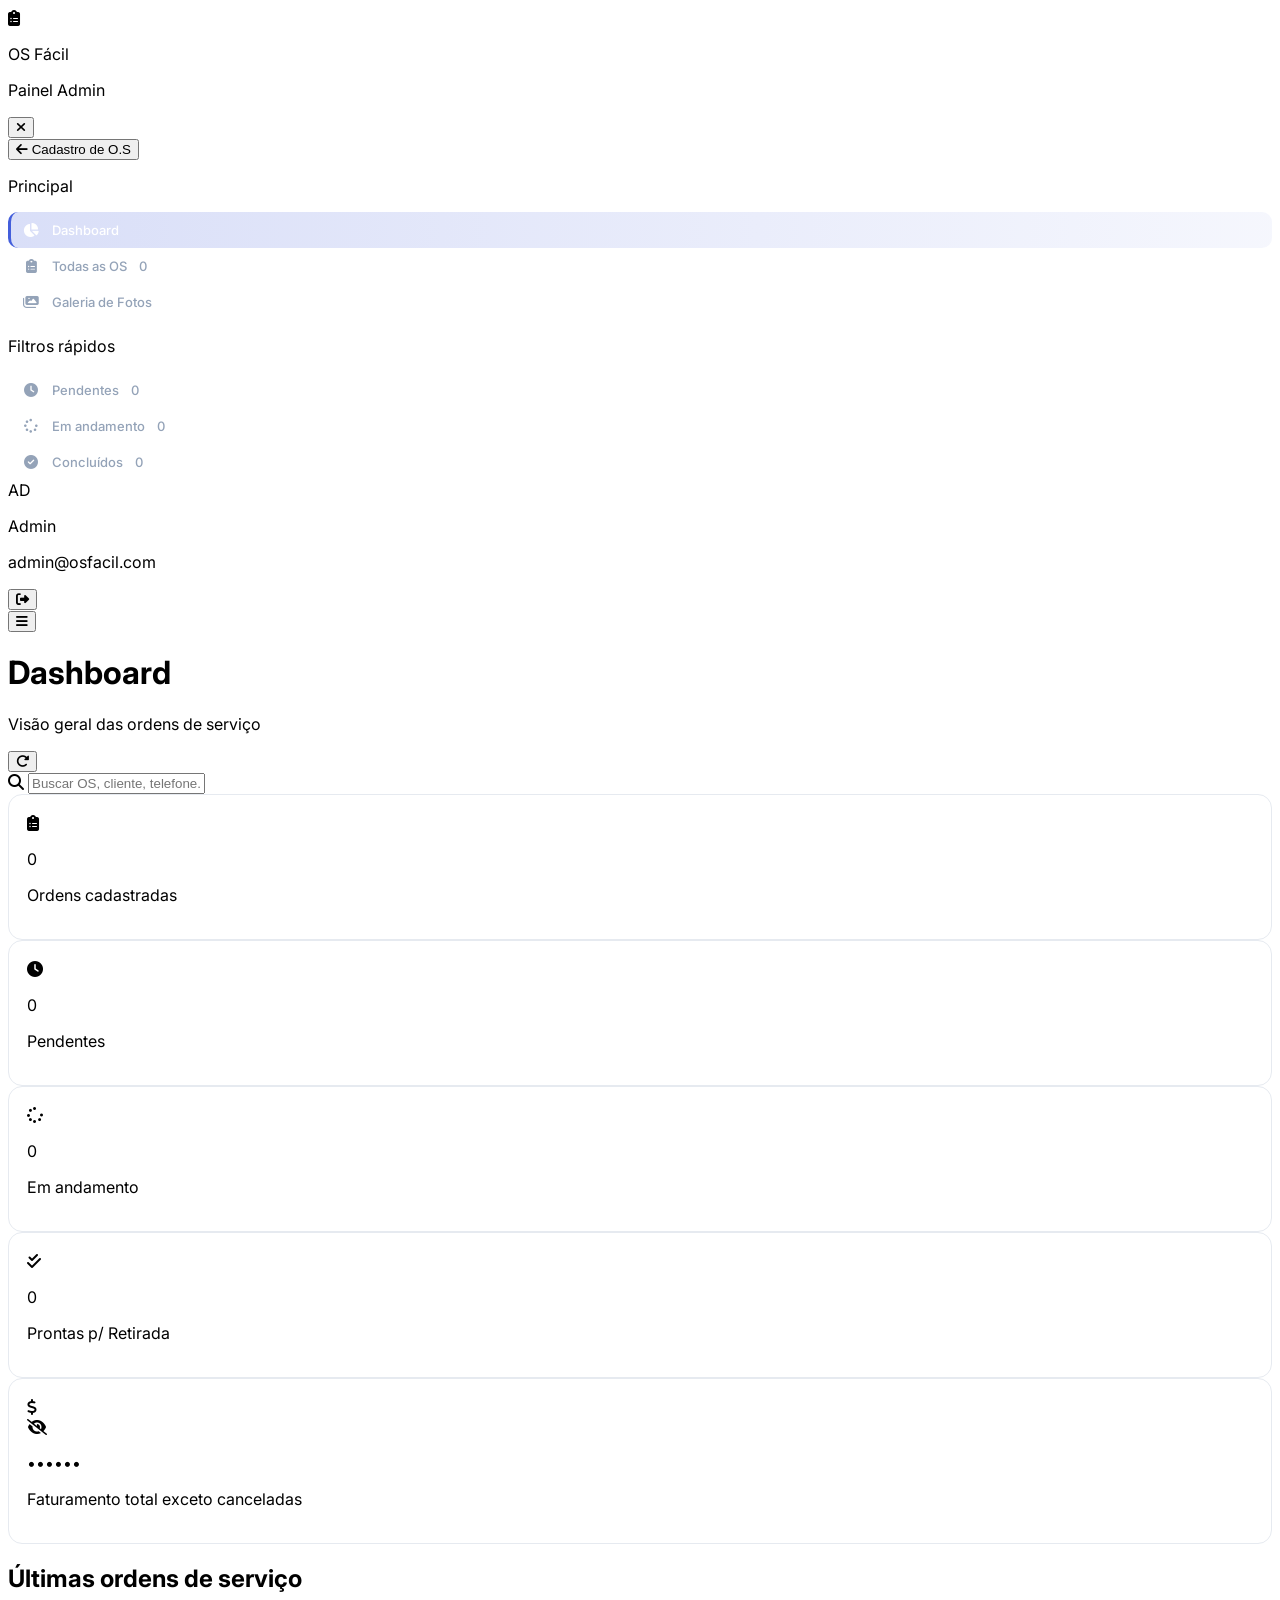
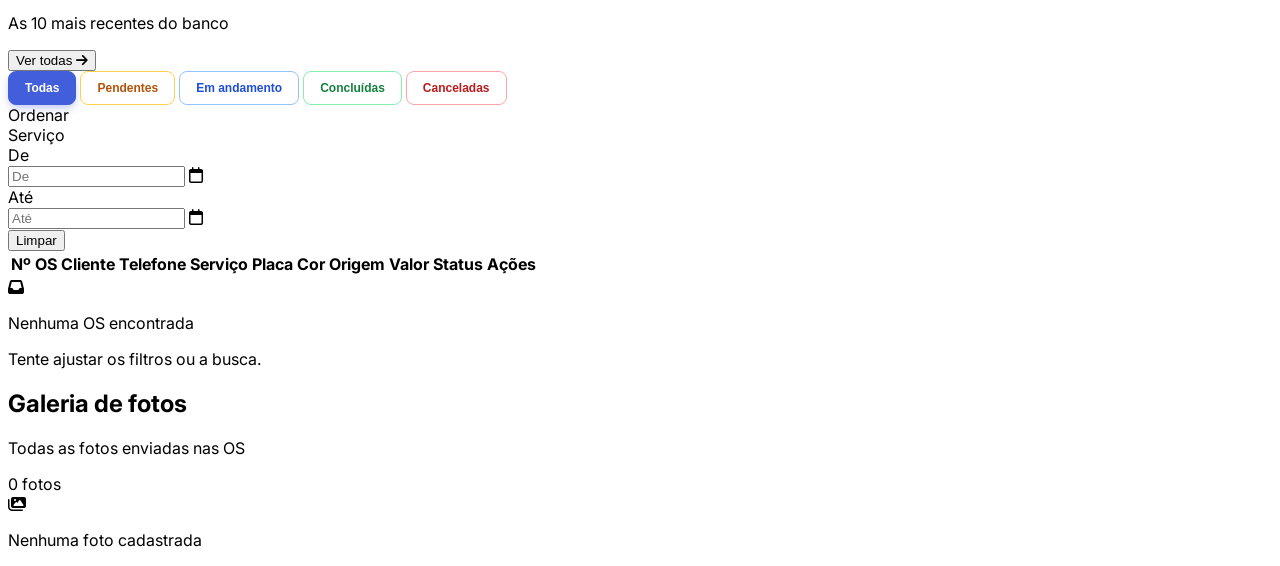
==== commit e4973b38: "v40" ====
--- a/os_painel/index.html
+++ b/os_painel/index.html
@@ -7,6 +7,31 @@
       content="width=device-width, initial-scale=1.0, maximum-scale=5.0"
     />
     <title>OS Fácil — Painel de Ordens de Serviço</title>
+
+    <!-- ================= PWA ================= -->
+    <link rel="manifest" href="manifest.webmanifest" />
+    <meta name="theme-color" content="#0f172a" />
+    <meta name="application-name" content="OS Fácil" />
+    <meta name="apple-mobile-web-app-capable" content="yes" />
+    <meta
+      name="apple-mobile-web-app-status-bar-style"
+      content="black-translucent"
+    />
+    <meta name="apple-mobile-web-app-title" content="OS Fácil" />
+    <link
+      rel="icon"
+      type="image/png"
+      sizes="192x192"
+      href="assets/icon-192.png"
+    />
+    <link
+      rel="icon"
+      type="image/png"
+      sizes="512x512"
+      href="assets/icon-512.png"
+    />
+    <link rel="apple-touch-icon" href="assets/icon-192.png" />
+    <!-- ======================================= -->
     <script src="https://cdn.tailwindcss.com"></script>
     <link
       rel="stylesheet"
@@ -27,6 +52,9 @@
       body.is-electron .esconder-no-electron {
         display: none !important;
       }
+      body.is-desktop .esconder-no-pc {
+        display: none !important;
+      }
     </style>
   </head>
   <body class="bg-slate-100 h-screen overflow-hidden flex">
@@ -62,7 +90,7 @@
         </button>
       </div>
 
-      <div class="px-3 pt-3">
+      <div class="px-3 pt-3 esconder-no-pc">
         <button
           onclick="window.location.href = '../index.html'"
           class="esconder-no-electron w-full flex items-center gap-2 px-3 py-2 rounded-lg bg-indigo-600 hover:bg-indigo-500 text-white shadow-md text-sm font-semibold transition-colors"
@@ -676,7 +704,6 @@
     <script src="https://cdn.jsdelivr.net/npm/@supabase/supabase-js@2"></script>
     <script src="https://cdnjs.cloudflare.com/ajax/libs/html2canvas/1.4.1/html2canvas.min.js"></script>
     <script src="https://cdnjs.cloudflare.com/ajax/libs/html2pdf.js/0.10.1/html2pdf.bundle.min.js"></script>
-
     <!-- SETUP DO PLUGIN CAMERA (Capacitor) -->
     <script>
       (function setupCamera() {
@@ -697,6 +724,9 @@
       })();
     </script>
 
+    <!-- REGISTRO DO SERVICE WORKER (só roda no navegador) -->
+    <script src="js/registrar-sw.js"></script>
+
     <!-- MÓDULO PRINCIPAL -->
     <script type="module" src="js/main.js"></script>
   </body>
--- a/os_painel/css/style.css
+++ b/os_painel/css/style.css
@@ -143,13 +143,15 @@
   box-shadow: 0 0 0 3px rgba(67, 94, 219, 0.12);
 }
 
-/* ---------- BOTÕES DE FILTRO ---------- */
+/* ==========================================
+   BOTÕES DE FILTRO COLORIDOS E DESTACADOS
+   ========================================== */
 .filter-btn {
-  padding: 6px 14px;
+  padding: 6px 16px;
   border-radius: 8px;
   font-size: 12px;
-  font-weight: 600;
-  transition: all 0.15s;
+  font-weight: 700;
+  transition: all 0.2s ease;
   border: 1px solid #e6eaf0;
   background: white;
   color: #465166;
@@ -160,13 +162,77 @@
   justify-content: center;
   height: 34px;
 }
+
 .filter-btn:hover {
   background: #f1f5f9;
 }
-.filter-btn.active {
+
+/* Botão "Todas" */
+.filter-btn.active[data-status="all"] {
   background: #435edb;
   color: white;
   border-color: #435edb;
+  box-shadow: 0 4px 10px -2px rgba(67, 94, 219, 0.4);
+}
+
+/* Botão "Pendente" (Laranja) */
+.filter-btn[data-status="Pendente"] {
+  color: #b45309;
+  border-color: #fcd34d;
+}
+.filter-btn[data-status="Pendente"]:hover {
+  background: #fffbeb;
+}
+.filter-btn[data-status="Pendente"].active {
+  background: #f59e0b;
+  color: white;
+  border-color: #f59e0b;
+  box-shadow: 0 4px 10px -2px rgba(245, 158, 11, 0.4);
+}
+
+/* Botão "Em andamento" (Azul) */
+.filter-btn[data-status="Em andamento"] {
+  color: #1d4ed8;
+  border-color: #93c5fd;
+}
+.filter-btn[data-status="Em andamento"]:hover {
+  background: #eff6ff;
+}
+.filter-btn[data-status="Em andamento"].active {
+  background: #3b82f6;
+  color: white;
+  border-color: #3b82f6;
+  box-shadow: 0 4px 10px -2px rgba(59, 130, 246, 0.4);
+}
+
+/* Botão "Concluído" (Verde) */
+.filter-btn[data-status="Concluído"] {
+  color: #15803d;
+  border-color: #86efac;
+}
+.filter-btn[data-status="Concluído"]:hover {
+  background: #f0fdf4;
+}
+.filter-btn[data-status="Concluído"].active {
+  background: #22c55e;
+  color: white;
+  border-color: #22c55e;
+  box-shadow: 0 4px 10px -2px rgba(34, 197, 94, 0.4);
+}
+
+/* Botão "Cancelado" (Vermelho) */
+.filter-btn[data-status="Cancelado"] {
+  color: #b91c1c;
+  border-color: #fca5a5;
+}
+.filter-btn[data-status="Cancelado"]:hover {
+  background: #fef2f2;
+}
+.filter-btn[data-status="Cancelado"].active {
+  background: #ef4444;
+  color: white;
+  border-color: #ef4444;
+  box-shadow: 0 4px 10px -2px rgba(239, 68, 68, 0.4);
 }
 
 .modal-overlay {
@@ -382,7 +448,6 @@
   box-shadow: 0 0 0 2px rgba(220, 38, 38, 0.15);
 }
 
-/* Faturamento com muitos dígitos diminui em vez de ser cortado. */
 #statFaturamento {
   font-variant-numeric: tabular-nums;
 }
